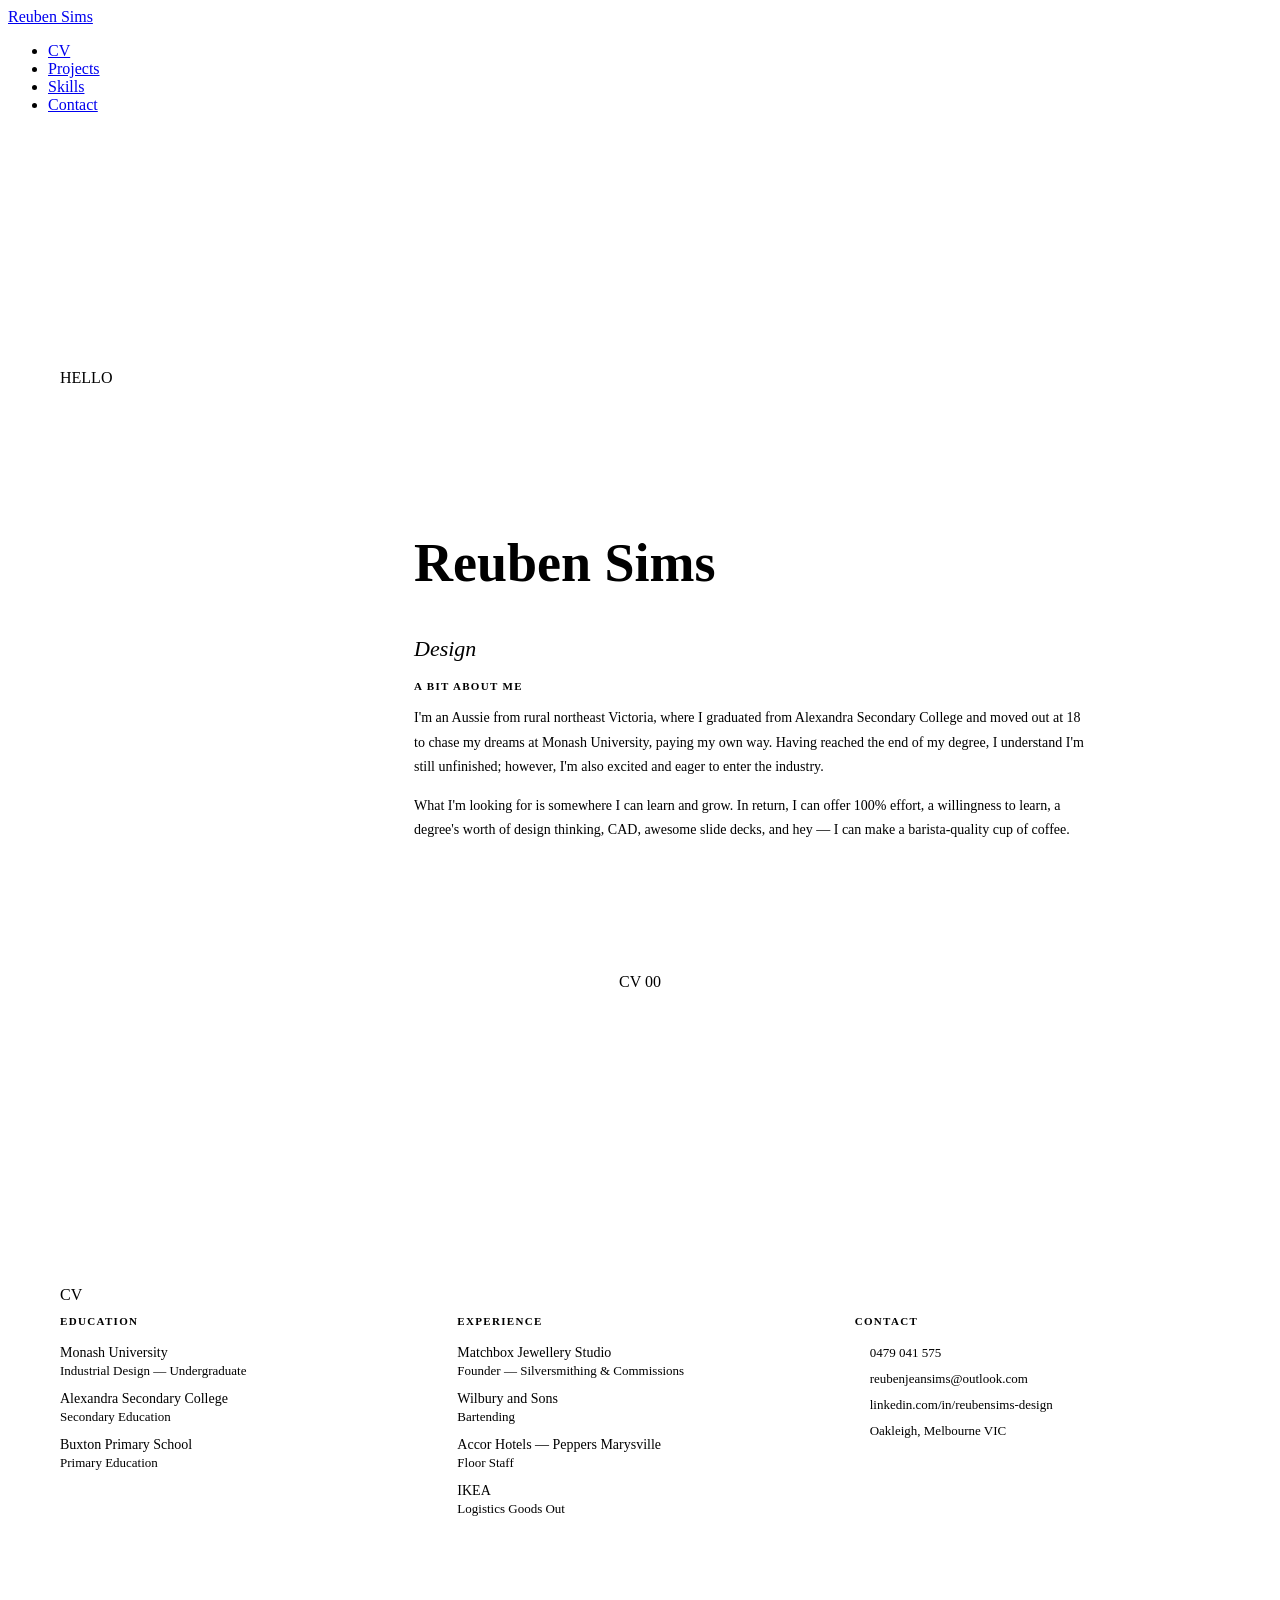
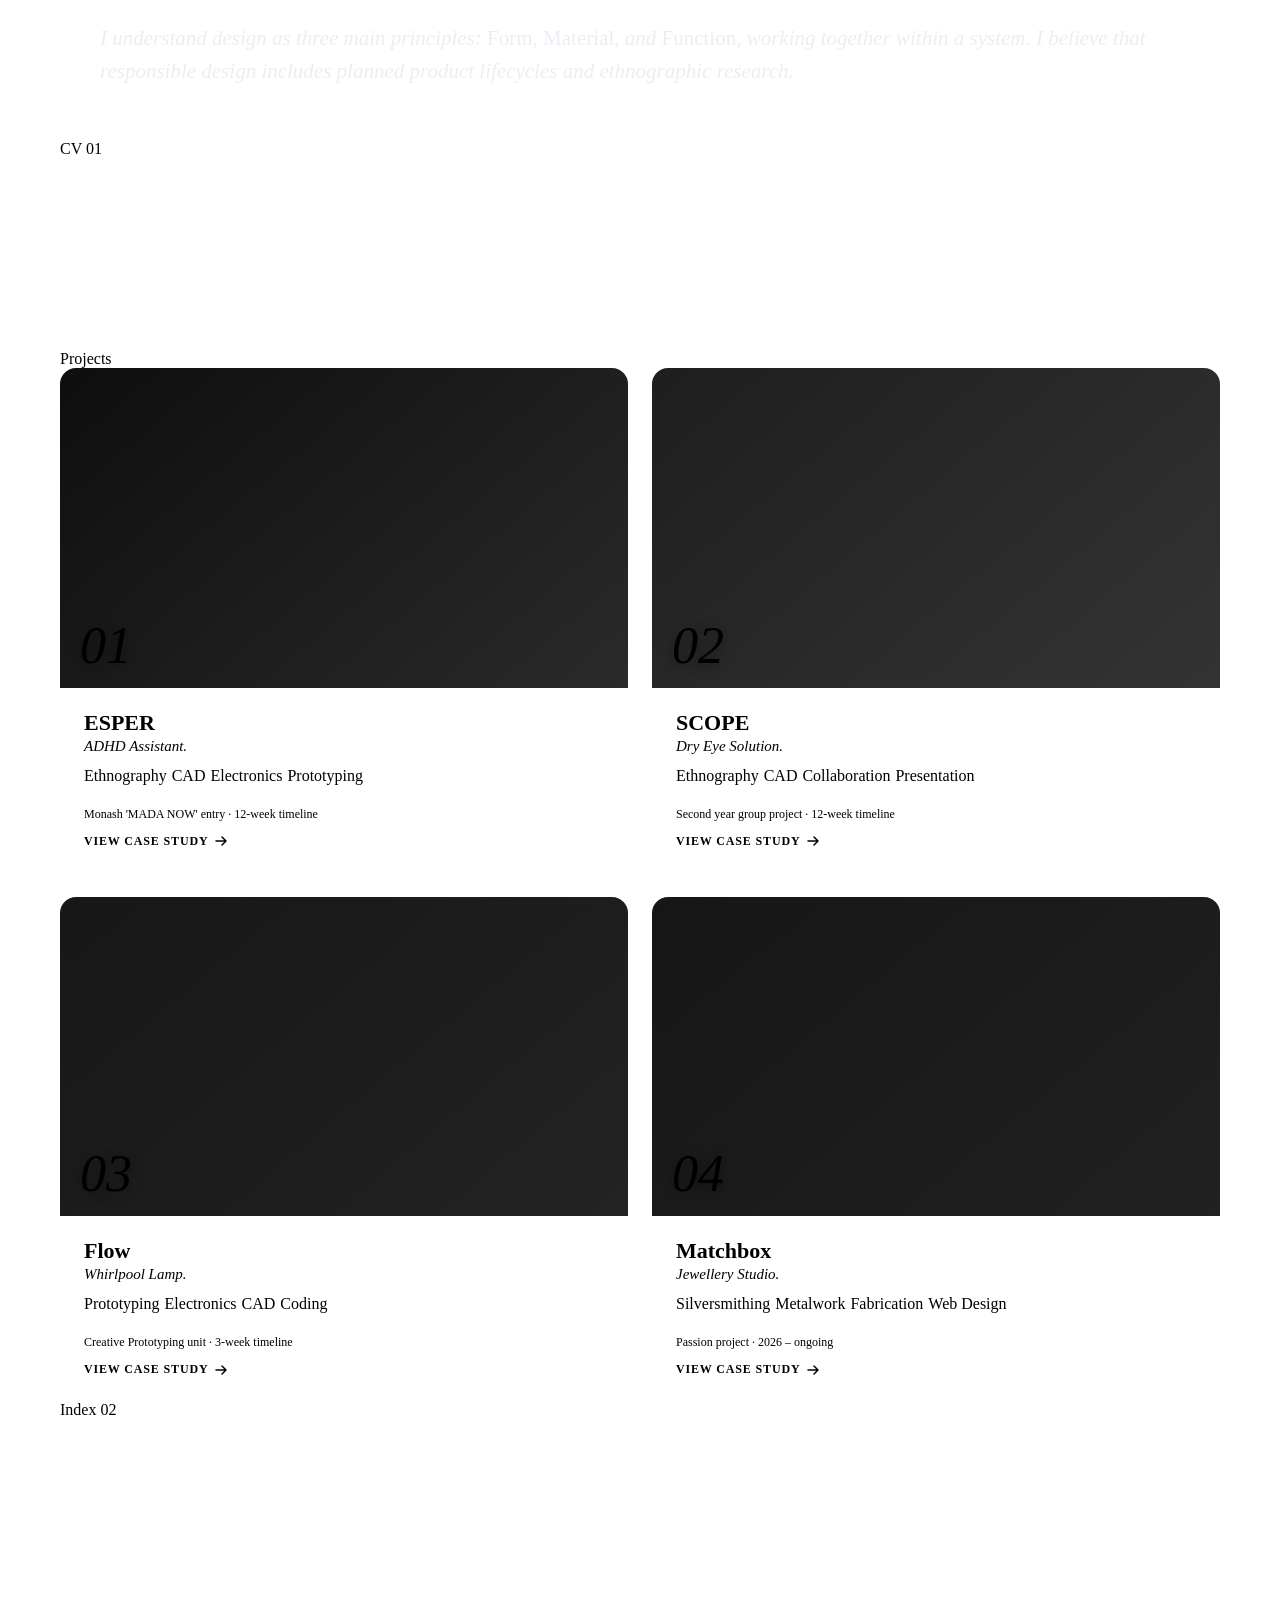
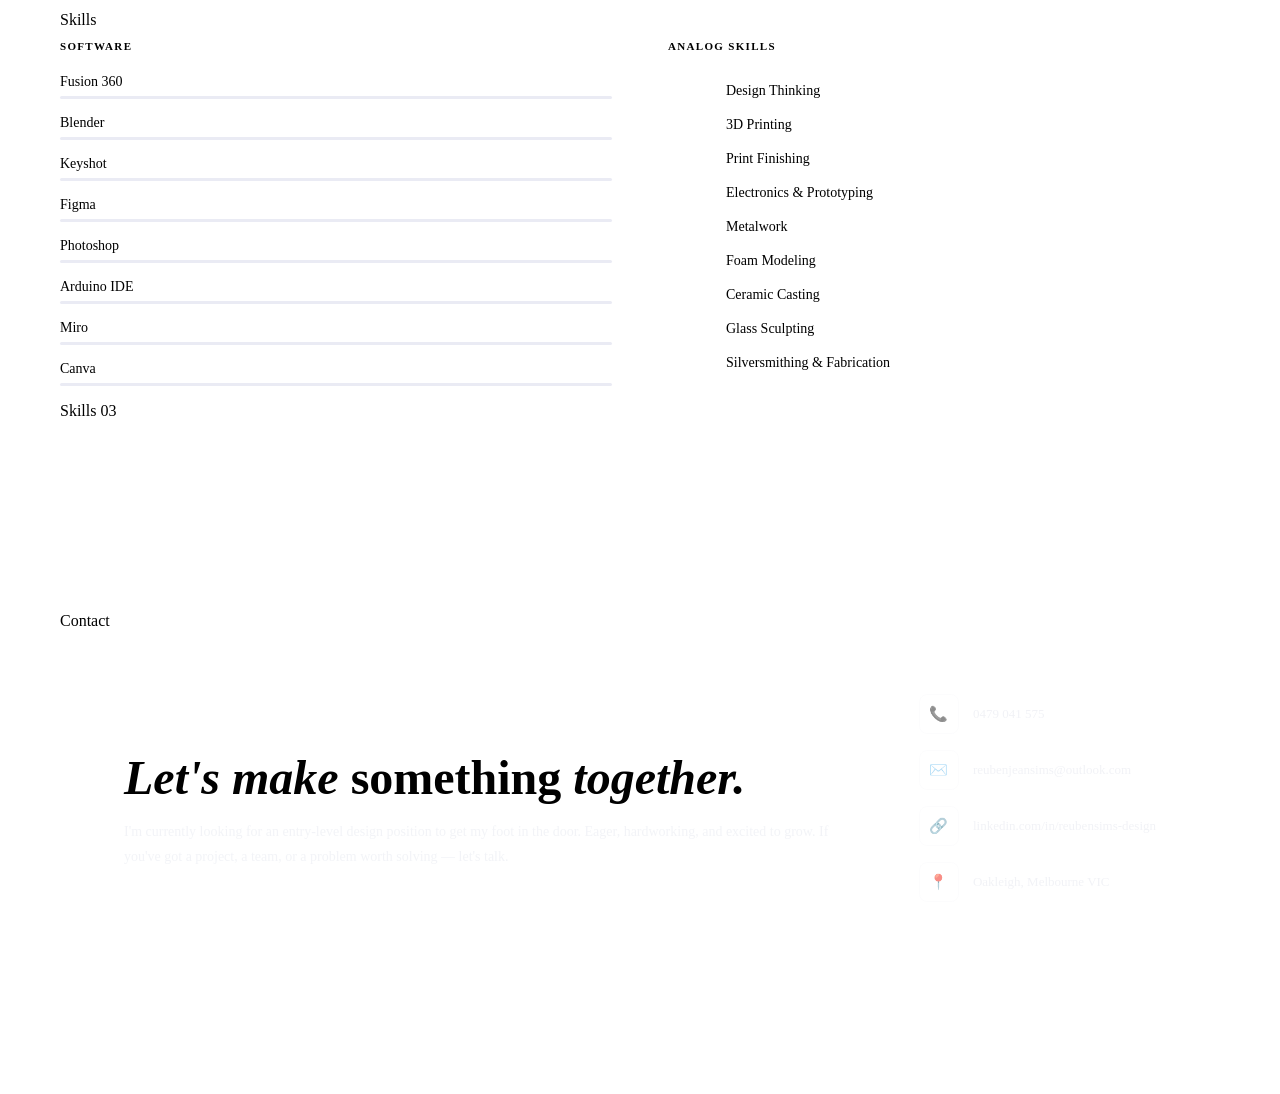
==== index.html @ 13d4a61b "Add files via upload" ====
<!DOCTYPE html>
<html lang="en">
<head>
<meta charset="UTF-8">
<meta name="viewport" content="width=device-width, initial-scale=1.0">
<title>Reuben Sims — Design</title>
<link rel="stylesheet" href="style.css">
<style>
/* ── INDEX-ONLY STYLES ─────────────────── */
section { padding: 96px 52px; max-width: 1280px; margin: 0 auto; }

/* HERO */
#hero {
  min-height: 100vh;
  display: flex; flex-direction: column; justify-content: center;
  padding-top: 100px; padding-bottom: 60px;
  max-width: none; margin: 0;
  padding-left: 52px; padding-right: 52px;
}
.hero-card {
  display: flex; align-items: center; gap: 48px;
  background: var(--card); border: 1px solid var(--border);
  border-radius: 18px; padding: 44px 48px;
  max-width: 900px; margin: 60px auto 0;
  animation: fadeUp 0.8s ease 0.25s both;
}
.hero-photo-wrap {
  width: 176px; height: 216px; flex-shrink: 0;
  border-radius: 12px; overflow: hidden;
  background: linear-gradient(145deg, var(--orange) 0%, #b83800 100%);
  display: flex; align-items: center; justify-content: center;
}
.hero-photo-wrap img { width: 100%; height: 100%; object-fit: cover; }
.hero-photo-placeholder {
  width: 64px; height: 64px; opacity: 0.25;
}
.hero-h1 {
  font-family: 'DM Serif Display', serif;
  font-size: 54px; line-height: 1.02; color: var(--dark);
}
.hero-sub {
  font-family: 'DM Serif Display', serif;
  font-style: italic; font-size: 22px; color: var(--mid);
  margin: 4px 0 18px;
}
.hero-label {
  font-size: 11px; font-weight: 700; letter-spacing: 0.12em;
  text-transform: uppercase; color: var(--orange); margin-bottom: 8px;
}
.hero-p { font-size: 14px; color: var(--mid); line-height: 1.75; }

/* CV */
.cv-grid {
  display: grid; grid-template-columns: 1fr 1fr 1fr; gap: 32px;
}
.cv-block-head {
  font-size: 11px; font-weight: 700; letter-spacing: 0.12em;
  text-transform: uppercase; color: var(--orange); margin-bottom: 18px;
}
.cv-item { margin-bottom: 12px; }
.cv-item strong { font-size: 14px; color: var(--dark); font-weight: 500; display: block; }
.cv-item span { font-size: 13px; color: var(--mid); }
.cv-contact-link {
  display: flex; align-items: center; gap: 10px;
  font-size: 13px; color: var(--mid);
  text-decoration: none; margin-bottom: 10px;
  transition: color 0.2s;
}
.cv-contact-link:hover { color: var(--orange); }
.cv-dot { width: 5px; height: 5px; border-radius: 50%; background: var(--orange); flex-shrink: 0; }
.cv-philosophy {
  grid-column: 1 / -1; margin-top: 8px;
  background: var(--dark); border-radius: 14px;
  padding: 32px 40px;
}
.cv-philosophy p {
  font-family: 'DM Serif Display', serif;
  font-style: italic; font-size: 21px;
  color: rgba(232,233,240,0.82); line-height: 1.55;
}
.cv-philosophy p em { color: var(--orange); font-style: normal; }

/* PROJECTS INDEX GRID */
.proj-grid {
  display: grid; grid-template-columns: repeat(2, 1fr); gap: 24px;
}
.proj-card {
  background: var(--card); border: 1px solid var(--border);
  border-radius: 16px; overflow: hidden;
  text-decoration: none; color: inherit;
  display: block; transition: transform 0.28s ease, box-shadow 0.28s ease;
}
.proj-card:hover { transform: translateY(-6px); box-shadow: 0 18px 52px rgba(40,40,80,0.11); }
.proj-card-thumb {
  position: relative; width: 100%; aspect-ratio: 16/9;
  overflow: hidden; display: flex; align-items: center; justify-content: center;
}
.proj-card-thumb-bg {
  position: absolute; inset: 0;
  filter: grayscale(100%); transition: filter 0.4s ease;
  background-size: cover; background-position: center;
}
.proj-card:hover .proj-card-thumb-bg { filter: grayscale(0%); }
.thumb-esper   { background: linear-gradient(140deg,#0e0e0e,#2a2a2a); }
.thumb-scope   { background: linear-gradient(140deg,#181f28,#2a3540); }
.thumb-flow    { background: linear-gradient(140deg,#1a1520,#282030); }
.thumb-matchbox{ background: linear-gradient(140deg,#1c1510,#2a2010); }
.proj-num {
  position: absolute; bottom: 16px; left: 20px;
  font-family: 'DM Serif Display', serif;
  font-style: italic; font-size: 52px; color: var(--orange);
  line-height: 1; text-shadow: 0 2px 12px rgba(0,0,0,0.4);
  pointer-events: none;
}
.proj-card-body { padding: 22px 24px 24px; }
.proj-card-name { font-size: 22px; font-weight: 700; color: var(--dark); }
.proj-card-tagline {
  font-family: 'DM Serif Display', serif;
  font-style: italic; font-size: 15px; color: var(--mid);
  margin: 2px 0 12px;
}
.proj-card-tags { display: flex; flex-wrap: wrap; gap: 5px; margin-bottom: 12px; }
.proj-card-meta { font-size: 12px; color: var(--muted); padding-top: 10px; border-top: 1px solid var(--border); }
.proj-arrow {
  display: inline-flex; align-items: center; gap: 6px;
  font-size: 12px; font-weight: 600; letter-spacing: 0.07em;
  text-transform: uppercase; color: var(--orange);
  margin-top: 12px;
}
.proj-arrow svg { transition: transform 0.2s; }
.proj-card:hover .proj-arrow svg { transform: translateX(4px); }

/* SKILLS */
.skills-wrap { display: grid; grid-template-columns: 1fr 1fr; gap: 56px; }
.skill-group-head {
  font-size: 11px; font-weight: 700; letter-spacing: 0.12em;
  text-transform: uppercase; color: var(--orange); margin-bottom: 22px;
}
.skill-row { margin-bottom: 16px; }
.skill-row-label { font-size: 14px; font-weight: 500; color: var(--dark); margin-bottom: 6px; }
.skill-track { height: 3px; background: rgba(80,90,160,0.12); border-radius: 2px; overflow: hidden; }
.skill-fill { height: 100%; background: var(--orange); border-radius: 2px; width: 0; transition: width 1.1s cubic-bezier(.4,0,.2,1); }
.analog-list { list-style: none; }
.analog-list li {
  font-size: 14px; color: var(--dark);
  padding: 9px 0; border-bottom: 1px solid var(--border);
  display: flex; align-items: center; gap: 12px;
}
.analog-list li::before {
  content: ''; width: 6px; height: 6px; border-radius: 50%;
  background: var(--orange); flex-shrink: 0;
}

/* CONTACT */
.contact-card {
  background: var(--dark); border-radius: 20px;
  padding: 64px; display: flex; gap: 72px; align-items: center;
}
.contact-card h2 {
  font-family: 'DM Serif Display', serif; font-style: italic;
  font-size: 48px; color: var(--bg); line-height: 1.1; margin-bottom: 14px;
}
.contact-card h2 em { color: var(--orange); font-style: normal; }
.contact-card p { font-size: 14px; color: rgba(232,233,240,0.55); line-height: 1.8; }
.contact-links { flex-shrink: 0; display: flex; flex-direction: column; gap: 16px; }
.contact-link {
  display: flex; align-items: center; gap: 14px;
  font-size: 13px; color: rgba(232,233,240,0.6);
  text-decoration: none; transition: color 0.2s;
}
.contact-link:hover { color: var(--orange); }
.contact-link-icon {
  width: 38px; height: 38px; border-radius: 8px;
  border: 1px solid rgba(232,233,240,0.14);
  display: flex; align-items: center; justify-content: center;
  font-size: 15px; flex-shrink: 0;
}

@media (max-width: 900px) {
  section { padding: 72px 24px; }
  #hero { padding: 90px 24px 60px; }
  .hero-card { flex-direction: column; padding: 32px 28px; }
  .cv-grid { grid-template-columns: 1fr; }
  .proj-grid { grid-template-columns: 1fr; }
  .skills-wrap { grid-template-columns: 1fr; gap: 40px; }
  .contact-card { flex-direction: column; padding: 40px 32px; gap: 36px; }
}
</style>
</head>
<body>

<nav>
  <a class="nav-logo" href="index.html">Reuben Sims</a>
  <ul class="nav-links">
    <li><a href="#cv">CV</a></li>
    <li><a href="#projects">Projects</a></li>
    <li><a href="#skills">Skills</a></li>
    <li><a href="#contact">Contact</a></li>
  </ul>
</nav>

<!-- ── HERO ─────────────────────────────── -->
<section id="hero">
  <div class="sec-rule">
    <span class="sec-rule-label">HELLO</span>
    <div class="sec-rule-line"></div>
  </div>

  <div class="hero-card">
    <!-- Replace the div below with <img src="your-photo.jpg"> when ready -->
    <div class="hero-photo-wrap">
      <svg class="hero-photo-placeholder" viewBox="0 0 64 64" fill="none" xmlns="http://www.w3.org/2000/svg">
        <circle cx="32" cy="22" r="13" fill="white"/>
        <ellipse cx="32" cy="54" rx="22" ry="14" fill="white"/>
      </svg>
    </div>
    <div>
      <h1 class="hero-h1">Reuben Sims</h1>
      <p class="hero-sub">Design</p>
      <p class="hero-label">A bit about me</p>
      <p class="hero-p">I'm an Aussie from rural northeast Victoria, where I graduated from Alexandra Secondary College and moved out at 18 to chase my dreams at Monash University, paying my own way. Having reached the end of my degree, I understand I'm still unfinished; however, I'm also excited and eager to enter the industry.</p>
      <p class="hero-p" style="margin-top:10px;">What I'm looking for is somewhere I can learn and grow. In return, I can offer 100% effort, a willingness to learn, a degree's worth of design thinking, CAD, awesome slide decks, and hey — I can make a barista-quality cup of coffee.</p>
    </div>
  </div>

  <div class="sec-foot" style="max-width:1280px;margin:72px auto 0;">
    <div class="sec-foot-bar"></div>
    <span class="sec-foot-label">CV</span>
    <span class="sec-foot-num">00</span>
  </div>
</section>

<!-- ── CV ───────────────────────────────── -->
<section id="cv">
  <div class="sec-rule reveal">
    <span class="sec-rule-label">CV</span>
    <div class="sec-rule-line"></div>
  </div>

  <div class="cv-grid">
    <div class="reveal reveal-d1">
      <p class="cv-block-head">Education</p>
      <div class="cv-item"><strong>Monash University</strong><span>Industrial Design — Undergraduate</span></div>
      <div class="cv-item"><strong>Alexandra Secondary College</strong><span>Secondary Education</span></div>
      <div class="cv-item"><strong>Buxton Primary School</strong><span>Primary Education</span></div>
    </div>

    <div class="reveal reveal-d2">
      <p class="cv-block-head">Experience</p>
      <div class="cv-item"><strong>Matchbox Jewellery Studio</strong><span>Founder — Silversmithing &amp; Commissions</span></div>
      <div class="cv-item"><strong>Wilbury and Sons</strong><span>Bartending</span></div>
      <div class="cv-item"><strong>Accor Hotels — Peppers Marysville</strong><span>Floor Staff</span></div>
      <div class="cv-item"><strong>IKEA</strong><span>Logistics Goods Out</span></div>
    </div>

    <div class="reveal reveal-d3">
      <p class="cv-block-head">Contact</p>
      <a class="cv-contact-link" href="tel:0479041575"><span class="cv-dot"></span>0479 041 575</a>
      <a class="cv-contact-link" href="mailto:reubenjeansims@outlook.com"><span class="cv-dot"></span>reubenjeansims@outlook.com</a>
      <a class="cv-contact-link" href="https://linkedin.com/in/reubensims-design" target="_blank"><span class="cv-dot"></span>linkedin.com/in/reubensims-design</a>
      <a class="cv-contact-link" href="#"><span class="cv-dot"></span>Oakleigh, Melbourne VIC</a>
    </div>

    <div class="cv-philosophy reveal reveal-d1">
      <p>I understand design as three main principles: <em>Form, Material,</em> and <em>Function,</em> working together within a system. I believe that responsible design includes planned product lifecycles and ethnographic research.</p>
    </div>
  </div>

  <div class="sec-foot reveal">
    <div class="sec-foot-bar"></div>
    <span class="sec-foot-label">CV</span>
    <span class="sec-foot-num">01</span>
  </div>
</section>

<!-- ── PROJECTS ──────────────────────────── -->
<section id="projects">
  <div class="sec-rule reveal">
    <span class="sec-rule-label">Projects</span>
    <div class="sec-rule-line"></div>
  </div>

  <div class="proj-grid">
    <a class="proj-card reveal reveal-d1" href="esper.html">
      <div class="proj-card-thumb">
        <div class="proj-card-thumb-bg thumb-esper"></div>
        <!-- Replace with: <img src="images/esper-thumb.jpg" style="..."> -->
        <div class="proj-num">01</div>
      </div>
      <div class="proj-card-body">
        <div class="proj-card-name">ESPER</div>
        <div class="proj-card-tagline">ADHD Assistant.</div>
        <div class="proj-card-tags">
          <span class="tag">Ethnography</span><span class="tag">CAD</span>
          <span class="tag">Electronics</span><span class="tag">Prototyping</span>
        </div>
        <div class="proj-card-meta">Monash 'MADA NOW' entry · 12-week timeline</div>
        <div class="proj-arrow">View case study <svg width="14" height="14" viewBox="0 0 14 14" fill="none"><path d="M2 7h10M8 3l4 4-4 4" stroke="currentColor" stroke-width="1.5" stroke-linecap="round" stroke-linejoin="round"/></svg></div>
      </div>
    </a>

    <a class="proj-card reveal reveal-d2" href="scope.html">
      <div class="proj-card-thumb">
        <div class="proj-card-thumb-bg thumb-scope"></div>
        <div class="proj-num">02</div>
      </div>
      <div class="proj-card-body">
        <div class="proj-card-name">SCOPE</div>
        <div class="proj-card-tagline">Dry Eye Solution.</div>
        <div class="proj-card-tags">
          <span class="tag">Ethnography</span><span class="tag">CAD</span>
          <span class="tag">Collaboration</span><span class="tag">Presentation</span>
        </div>
        <div class="proj-card-meta">Second year group project · 12-week timeline</div>
        <div class="proj-arrow">View case study <svg width="14" height="14" viewBox="0 0 14 14" fill="none"><path d="M2 7h10M8 3l4 4-4 4" stroke="currentColor" stroke-width="1.5" stroke-linecap="round" stroke-linejoin="round"/></svg></div>
      </div>
    </a>

    <a class="proj-card reveal reveal-d3" href="flow.html">
      <div class="proj-card-thumb">
        <div class="proj-card-thumb-bg thumb-flow"></div>
        <div class="proj-num">03</div>
      </div>
      <div class="proj-card-body">
        <div class="proj-card-name">Flow</div>
        <div class="proj-card-tagline">Whirlpool Lamp.</div>
        <div class="proj-card-tags">
          <span class="tag">Prototyping</span><span class="tag">Electronics</span>
          <span class="tag">CAD</span><span class="tag">Coding</span>
        </div>
        <div class="proj-card-meta">Creative Prototyping unit · 3-week timeline</div>
        <div class="proj-arrow">View case study <svg width="14" height="14" viewBox="0 0 14 14" fill="none"><path d="M2 7h10M8 3l4 4-4 4" stroke="currentColor" stroke-width="1.5" stroke-linecap="round" stroke-linejoin="round"/></svg></div>
      </div>
    </a>

    <a class="proj-card reveal reveal-d4" href="matchbox.html">
      <div class="proj-card-thumb">
        <div class="proj-card-thumb-bg thumb-matchbox"></div>
        <div class="proj-num">04</div>
      </div>
      <div class="proj-card-body">
        <div class="proj-card-name">Matchbox</div>
        <div class="proj-card-tagline">Jewellery Studio.</div>
        <div class="proj-card-tags">
          <span class="tag">Silversmithing</span><span class="tag">Metalwork</span>
          <span class="tag">Fabrication</span><span class="tag">Web Design</span>
        </div>
        <div class="proj-card-meta">Passion project · 2026 – ongoing</div>
        <div class="proj-arrow">View case study <svg width="14" height="14" viewBox="0 0 14 14" fill="none"><path d="M2 7h10M8 3l4 4-4 4" stroke="currentColor" stroke-width="1.5" stroke-linecap="round" stroke-linejoin="round"/></svg></div>
      </div>
    </a>
  </div>

  <div class="sec-foot reveal">
    <div class="sec-foot-bar"></div>
    <span class="sec-foot-label">Index</span>
    <span class="sec-foot-num">02</span>
  </div>
</section>

<!-- ── SKILLS ─────────────────────────────── -->
<section id="skills">
  <div class="sec-rule reveal">
    <span class="sec-rule-label">Skills</span>
    <div class="sec-rule-line"></div>
  </div>

  <div class="skills-wrap reveal">
    <div>
      <p class="skill-group-head">Software</p>
      <div class="skill-row"><div class="skill-row-label">Fusion 360</div><div class="skill-track"><div class="skill-fill" data-w="90"></div></div></div>
      <div class="skill-row"><div class="skill-row-label">Blender</div><div class="skill-track"><div class="skill-fill" data-w="80"></div></div></div>
      <div class="skill-row"><div class="skill-row-label">Keyshot</div><div class="skill-track"><div class="skill-fill" data-w="78"></div></div></div>
      <div class="skill-row"><div class="skill-row-label">Figma</div><div class="skill-track"><div class="skill-fill" data-w="70"></div></div></div>
      <div class="skill-row"><div class="skill-row-label">Photoshop</div><div class="skill-track"><div class="skill-fill" data-w="65"></div></div></div>
      <div class="skill-row"><div class="skill-row-label">Arduino IDE</div><div class="skill-track"><div class="skill-fill" data-w="62"></div></div></div>
      <div class="skill-row"><div class="skill-row-label">Miro</div><div class="skill-track"><div class="skill-fill" data-w="82"></div></div></div>
      <div class="skill-row"><div class="skill-row-label">Canva</div><div class="skill-track"><div class="skill-fill" data-w="88"></div></div></div>
    </div>
    <div>
      <p class="skill-group-head">Analog Skills</p>
      <ul class="analog-list">
        <li>Design Thinking</li>
        <li>3D Printing</li>
        <li>Print Finishing</li>
        <li>Electronics &amp; Prototyping</li>
        <li>Metalwork</li>
        <li>Foam Modeling</li>
        <li>Ceramic Casting</li>
        <li>Glass Sculpting</li>
        <li>Silversmithing &amp; Fabrication</li>
      </ul>
    </div>
  </div>

  <div class="sec-foot reveal">
    <div class="sec-foot-bar"></div>
    <span class="sec-foot-label">Skills</span>
    <span class="sec-foot-num">03</span>
  </div>
</section>

<!-- ── CONTACT ───────────────────────────── -->
<section id="contact" style="padding-bottom: 120px;">
  <div class="sec-rule reveal">
    <span class="sec-rule-label">Contact</span>
    <div class="sec-rule-line"></div>
  </div>
  <div class="contact-card reveal">
    <div style="flex:1;">
      <h2>Let's make <em>something</em> together.</h2>
      <p>I'm currently looking for an entry-level design position to get my foot in the door. Eager, hardworking, and excited to grow. If you've got a project, a team, or a problem worth solving — let's talk.</p>
    </div>
    <div class="contact-links">
      <a class="contact-link" href="tel:0479041575"><div class="contact-link-icon">📞</div>0479 041 575</a>
      <a class="contact-link" href="mailto:reubenjeansims@outlook.com"><div class="contact-link-icon">✉️</div>reubenjeansims@outlook.com</a>
      <a class="contact-link" href="https://linkedin.com/in/reubensims-design" target="_blank"><div class="contact-link-icon">🔗</div>linkedin.com/in/reubensims-design</a>
      <a class="contact-link" href="#"><div class="contact-link-icon">📍</div>Oakleigh, Melbourne VIC</a>
    </div>
  </div>
</section>

<script>
const io = new IntersectionObserver(entries => {
  entries.forEach(e => {
    if (!e.isIntersecting) return;
    e.target.classList.add('in');
    e.target.querySelectorAll('.skill-fill').forEach(b => {
      b.style.width = b.dataset.w + '%';
    });
  });
}, { threshold: 0.1 });
document.querySelectorAll('.reveal').forEach(el => io.observe(el));
</script>
</body>
</html>
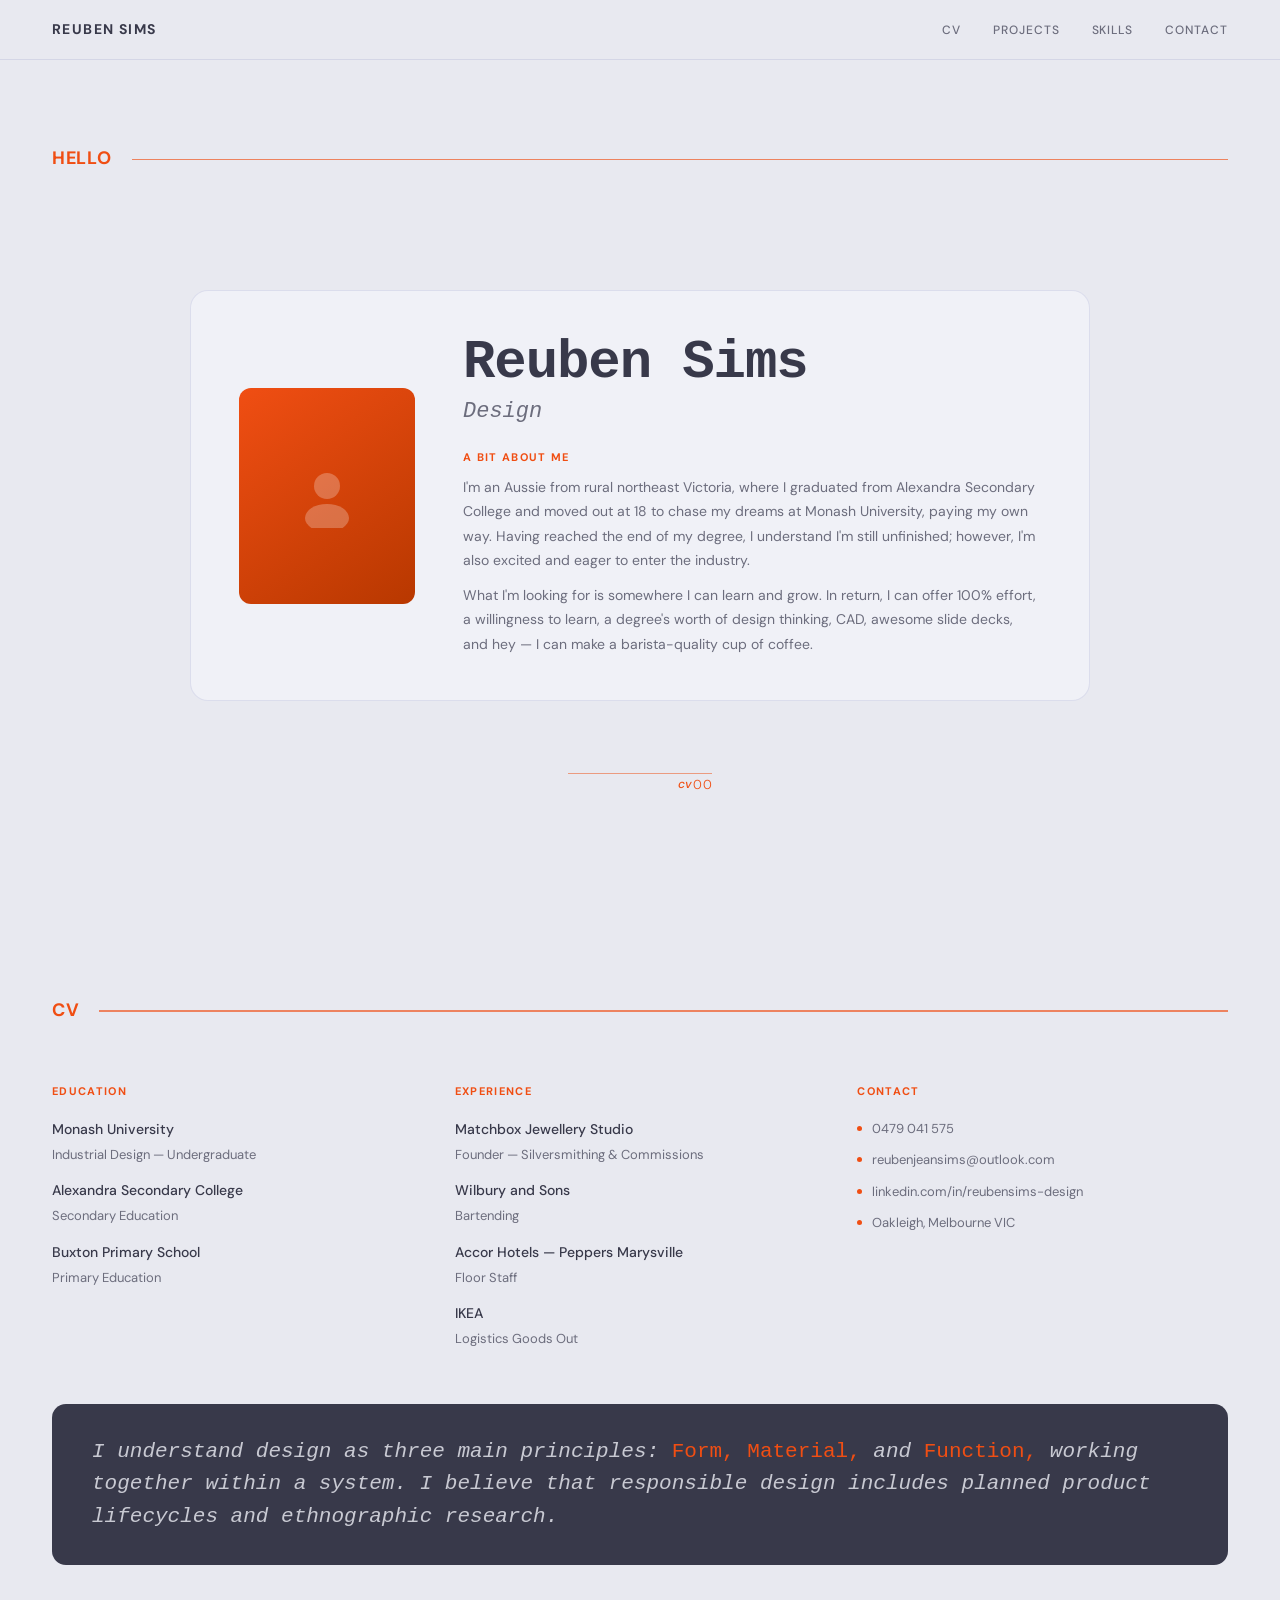
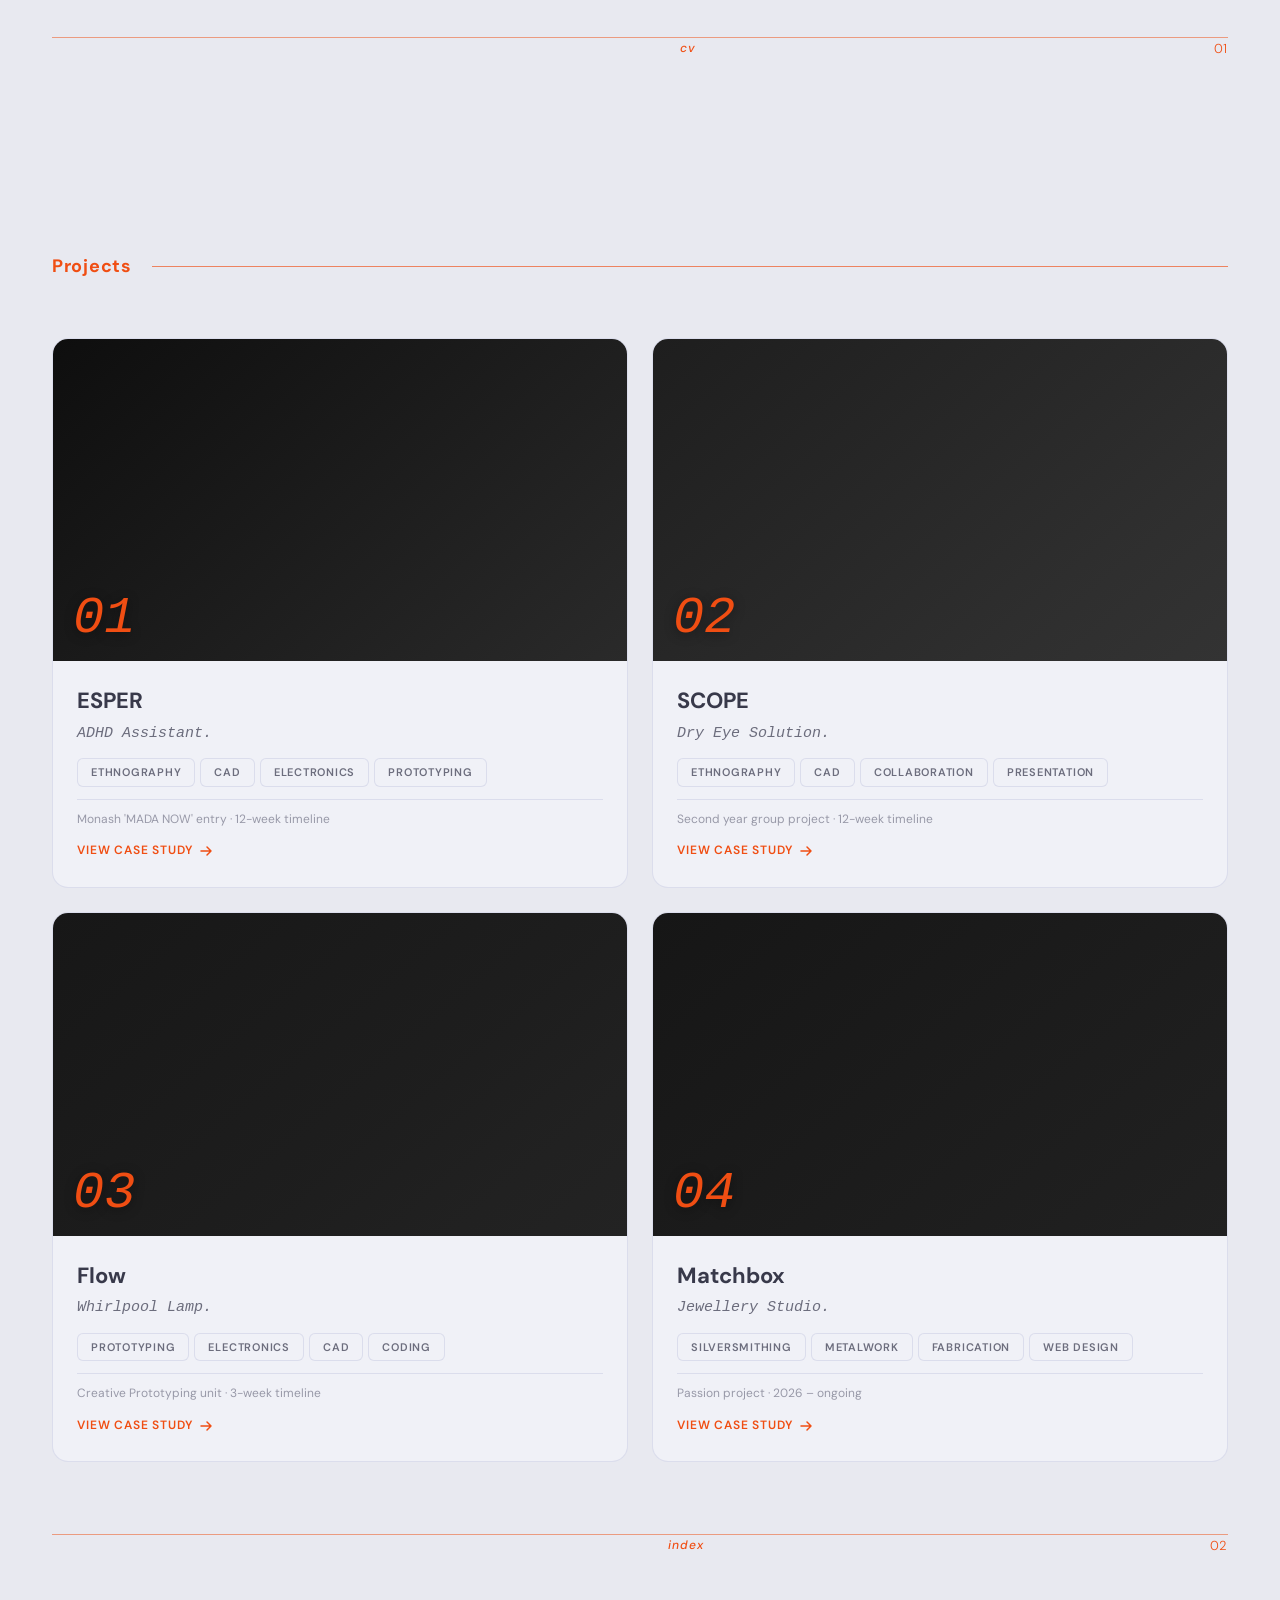
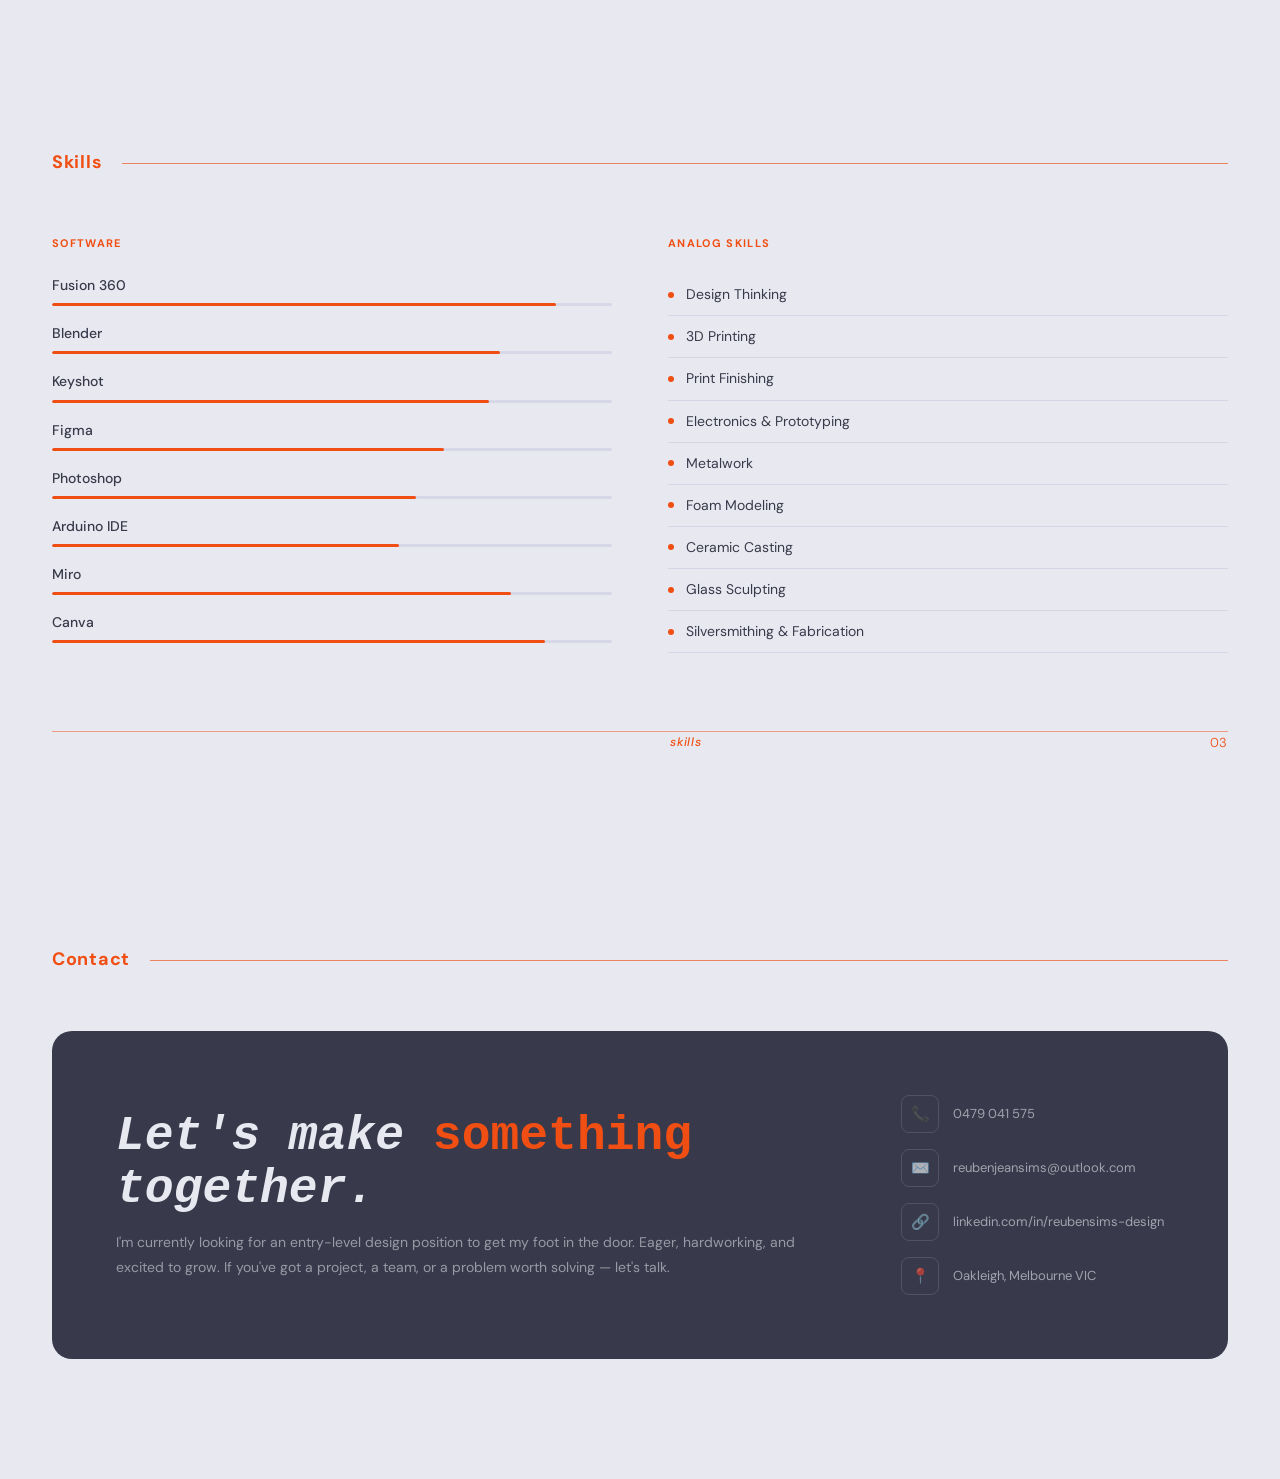
==== commit c0a0c19c: "Update index.html" ====
--- a/index.html
+++ b/index.html
@@ -35,11 +35,11 @@
   width: 64px; height: 64px; opacity: 0.25;
 }
 .hero-h1 {
-  font-family: 'DM Serif Display', serif;
-  font-size: 54px; line-height: 1.02; color: var(--dark);
+  font-family: 'Space Mono', monospace;
+  font-size: 54px; line-height: 1.02; color: var(--dark); letter-spacing: -0.02em;
 }
 .hero-sub {
-  font-family: 'DM Serif Display', serif;
+  font-family: 'Space Mono', monospace;
   font-style: italic; font-size: 22px; color: var(--mid);
   margin: 4px 0 18px;
 }
@@ -74,7 +74,7 @@
   padding: 32px 40px;
 }
 .cv-philosophy p {
-  font-family: 'DM Serif Display', serif;
+  font-family: 'Space Mono', monospace;
   font-style: italic; font-size: 21px;
   color: rgba(232,233,240,0.82); line-height: 1.55;
 }
@@ -107,7 +107,7 @@
 .thumb-matchbox{ background: linear-gradient(140deg,#1c1510,#2a2010); }
 .proj-num {
   position: absolute; bottom: 16px; left: 20px;
-  font-family: 'DM Serif Display', serif;
+  font-family: 'Space Mono', monospace;
   font-style: italic; font-size: 52px; color: var(--orange);
   line-height: 1; text-shadow: 0 2px 12px rgba(0,0,0,0.4);
   pointer-events: none;
@@ -115,7 +115,7 @@
 .proj-card-body { padding: 22px 24px 24px; }
 .proj-card-name { font-size: 22px; font-weight: 700; color: var(--dark); }
 .proj-card-tagline {
-  font-family: 'DM Serif Display', serif;
+  font-family: 'Space Mono', monospace;
   font-style: italic; font-size: 15px; color: var(--mid);
   margin: 2px 0 12px;
 }
@@ -157,7 +157,7 @@
   padding: 64px; display: flex; gap: 72px; align-items: center;
 }
 .contact-card h2 {
-  font-family: 'DM Serif Display', serif; font-style: italic;
+  font-family: 'Space Mono', monospace; font-style: italic;
   font-size: 48px; color: var(--bg); line-height: 1.1; margin-bottom: 14px;
 }
 .contact-card h2 em { color: var(--orange); font-style: normal; }
--- a/style.css
+++ b/style.css
@@ -0,0 +1,115 @@
+@import url('https://fonts.googleapis.com/css2?family=DM+Serif+Display:ital@0;1&family=DM+Sans:ital,wght@0,300;0,400;0,500;0,700;1,300&display=swap');
+
+:root {
+  --bg: #e8e9f0;
+  --card: #f0f1f7;
+  --orange: #f04e13;
+  --dark: #38394a;
+  --mid: #6c6d7d;
+  --muted: #9899a8;
+  --border: rgba(80,90,160,0.13);
+  --border-strong: rgba(80,90,160,0.22);
+}
+
+*, *::before, *::after { margin: 0; padding: 0; box-sizing: border-box; }
+html { scroll-behavior: smooth; }
+
+body {
+  background: var(--bg);
+  color: var(--dark);
+  font-family: 'DM Sans', sans-serif;
+  font-size: 16px;
+  line-height: 1.65;
+  overflow-x: hidden;
+}
+
+/* ── NAV ─────────────────────────────────── */
+nav {
+  position: fixed; top: 0; left: 0; right: 0; z-index: 200;
+  display: flex; align-items: center; justify-content: space-between;
+  padding: 0 52px;
+  height: 60px;
+  background: var(--bg);
+  border-bottom: 1px solid var(--border);
+}
+.nav-logo {
+  font-weight: 700; font-size: 14px;
+  letter-spacing: 0.1em; text-transform: uppercase;
+  color: var(--dark); text-decoration: none;
+}
+.nav-links { display: flex; gap: 32px; list-style: none; }
+.nav-links a {
+  font-size: 12px; font-weight: 500;
+  letter-spacing: 0.08em; text-transform: uppercase;
+  color: var(--mid); text-decoration: none;
+  transition: color 0.2s;
+}
+.nav-links a:hover, .nav-links a.active { color: var(--orange); }
+
+/* ── SECTION RULE (PDF header style) ────── */
+.sec-rule {
+  display: flex; align-items: center; gap: 20px;
+  margin-bottom: 56px;
+}
+.sec-rule-label {
+  font-weight: 700; font-size: 18px;
+  letter-spacing: 0.04em; color: var(--orange);
+  white-space: nowrap; font-family: 'DM Sans', sans-serif;
+}
+.sec-rule-line { flex: 1; height: 1.5px; background: var(--orange); opacity: 0.65; }
+
+/* ── SECTION FOOTER (PDF page number) ───── */
+.sec-foot {
+  display: flex; align-items: center; justify-content: space-between;
+  margin-top: 72px;
+  padding-top: 0;
+  border-top: 1.5px solid rgba(240,78,19,0.5);
+}
+.sec-foot-bar { width: 110px; height: 0; }
+.sec-foot-label {
+  font-size: 12px; font-weight: 500; letter-spacing: 0.08em;
+  color: var(--orange); text-transform: lowercase; font-style: italic;
+}
+.sec-foot-num {
+  font-size: 13px; font-weight: 300; color: var(--orange); letter-spacing: 0.04em;
+}
+
+/* ── ANIMATIONS ──────────────────────────── */
+@keyframes fadeUp {
+  from { opacity: 0; transform: translateY(28px); }
+  to   { opacity: 1; transform: translateY(0); }
+}
+.reveal {
+  opacity: 0; transform: translateY(22px);
+  transition: opacity 0.65s ease, transform 0.65s ease;
+}
+.reveal.in { opacity: 1; transform: none; }
+.reveal-d1 { transition-delay: 0.1s; }
+.reveal-d2 { transition-delay: 0.2s; }
+.reveal-d3 { transition-delay: 0.3s; }
+.reveal-d4 { transition-delay: 0.4s; }
+
+/* ── PILL TAGS ───────────────────────────── */
+.tag {
+  display: inline-block;
+  background: var(--card); border: 1px solid var(--border);
+  border-radius: 6px; padding: 4px 13px;
+  font-size: 11px; font-weight: 600;
+  letter-spacing: 0.07em; text-transform: uppercase;
+  color: var(--mid);
+}
+
+/* ── LARGE ITALIC DISPLAY ────────────────── */
+.display {
+  font-family: 'DM Serif Display', serif;
+  font-style: italic;
+}
+
+/* ── MEDIA ───────────────────────────────── */
+@media (max-width: 860px) {
+  nav { padding: 0 24px; }
+  .nav-links { gap: 20px; }
+}
+@media (max-width: 600px) {
+  .nav-links { display: none; }
+}
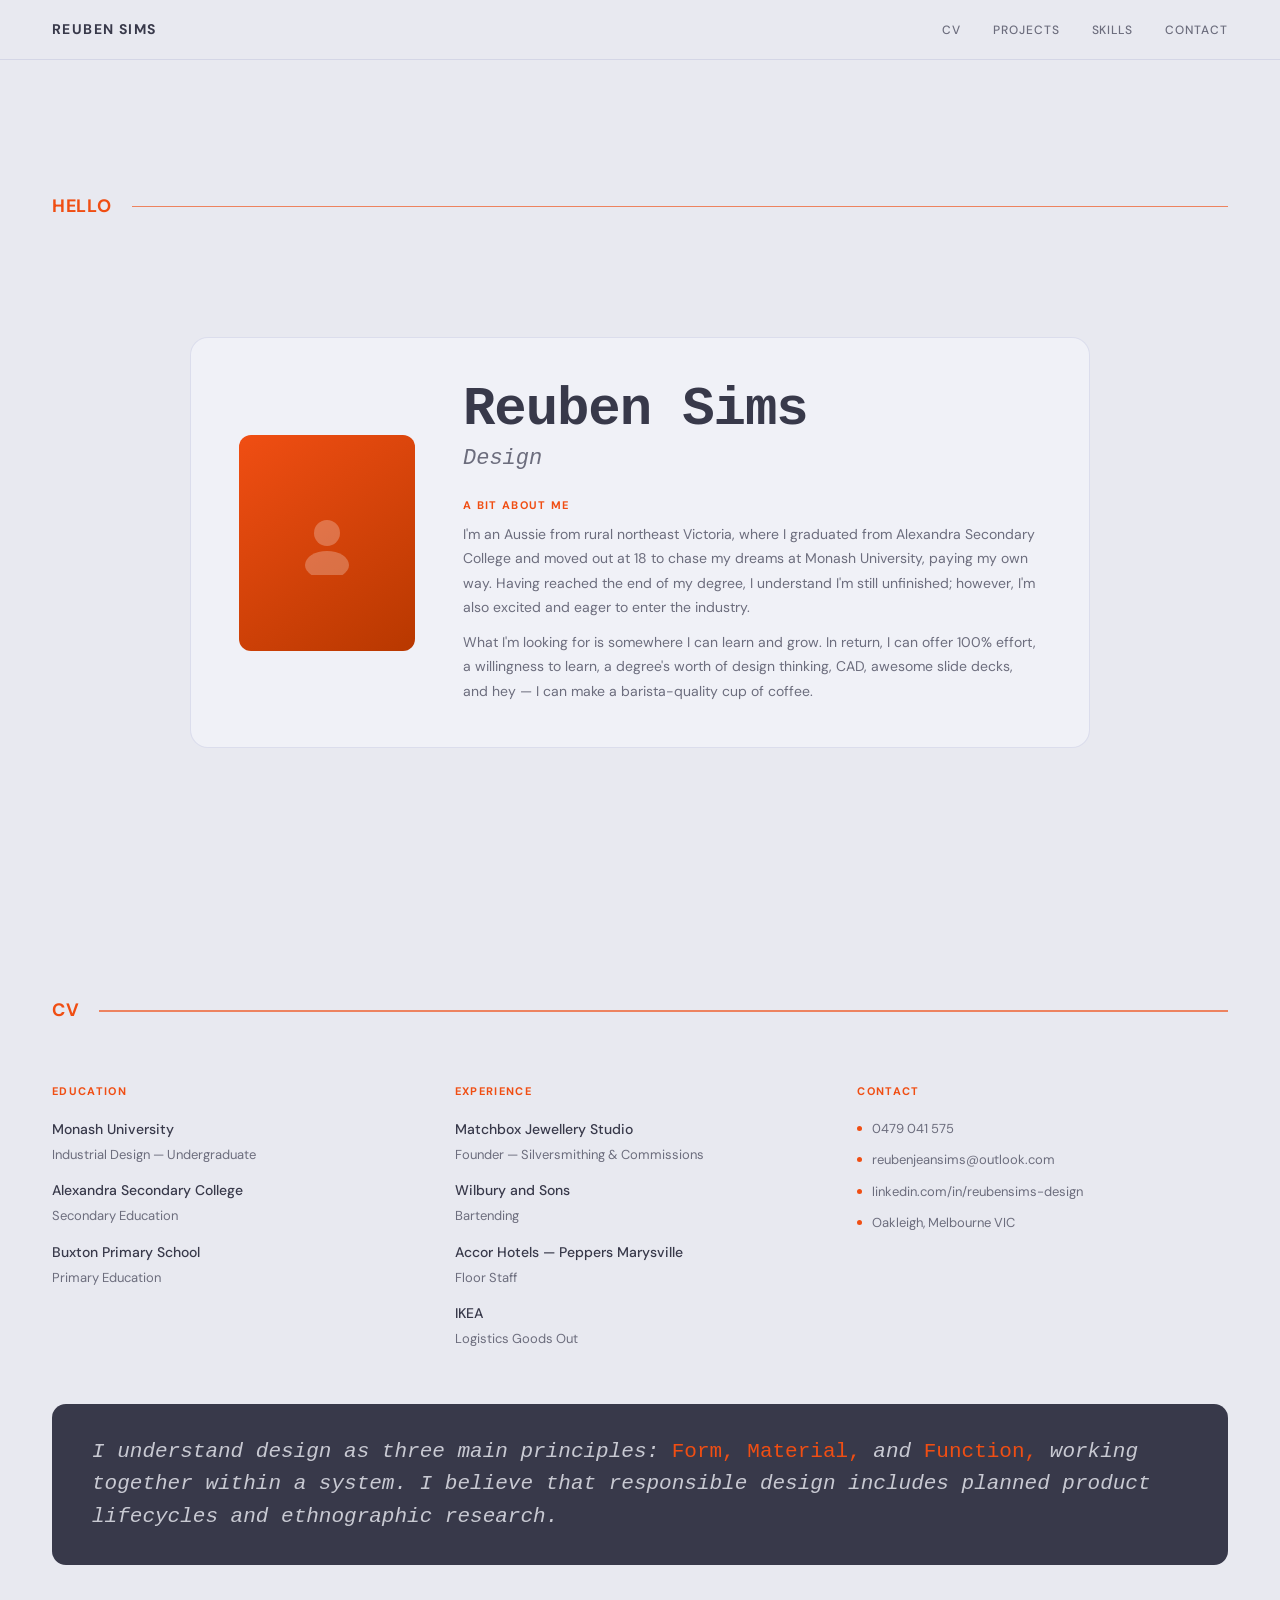
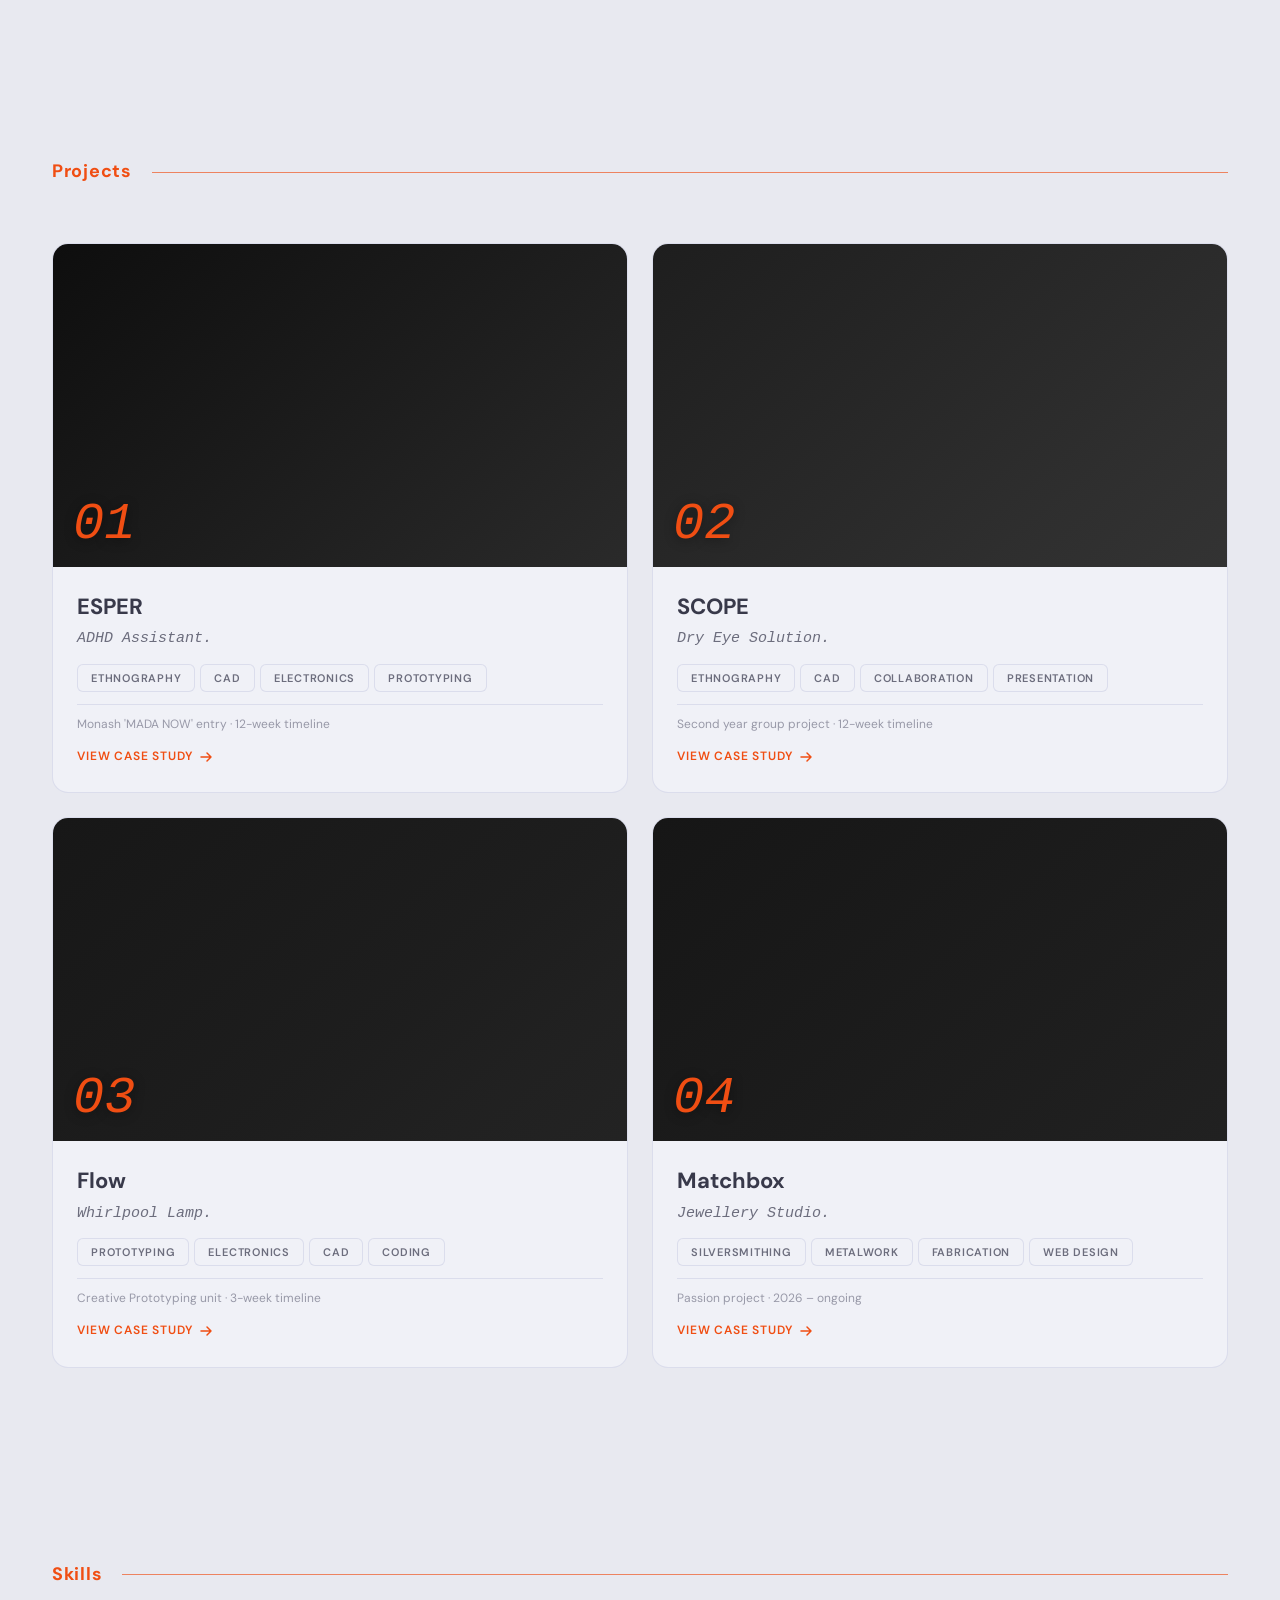
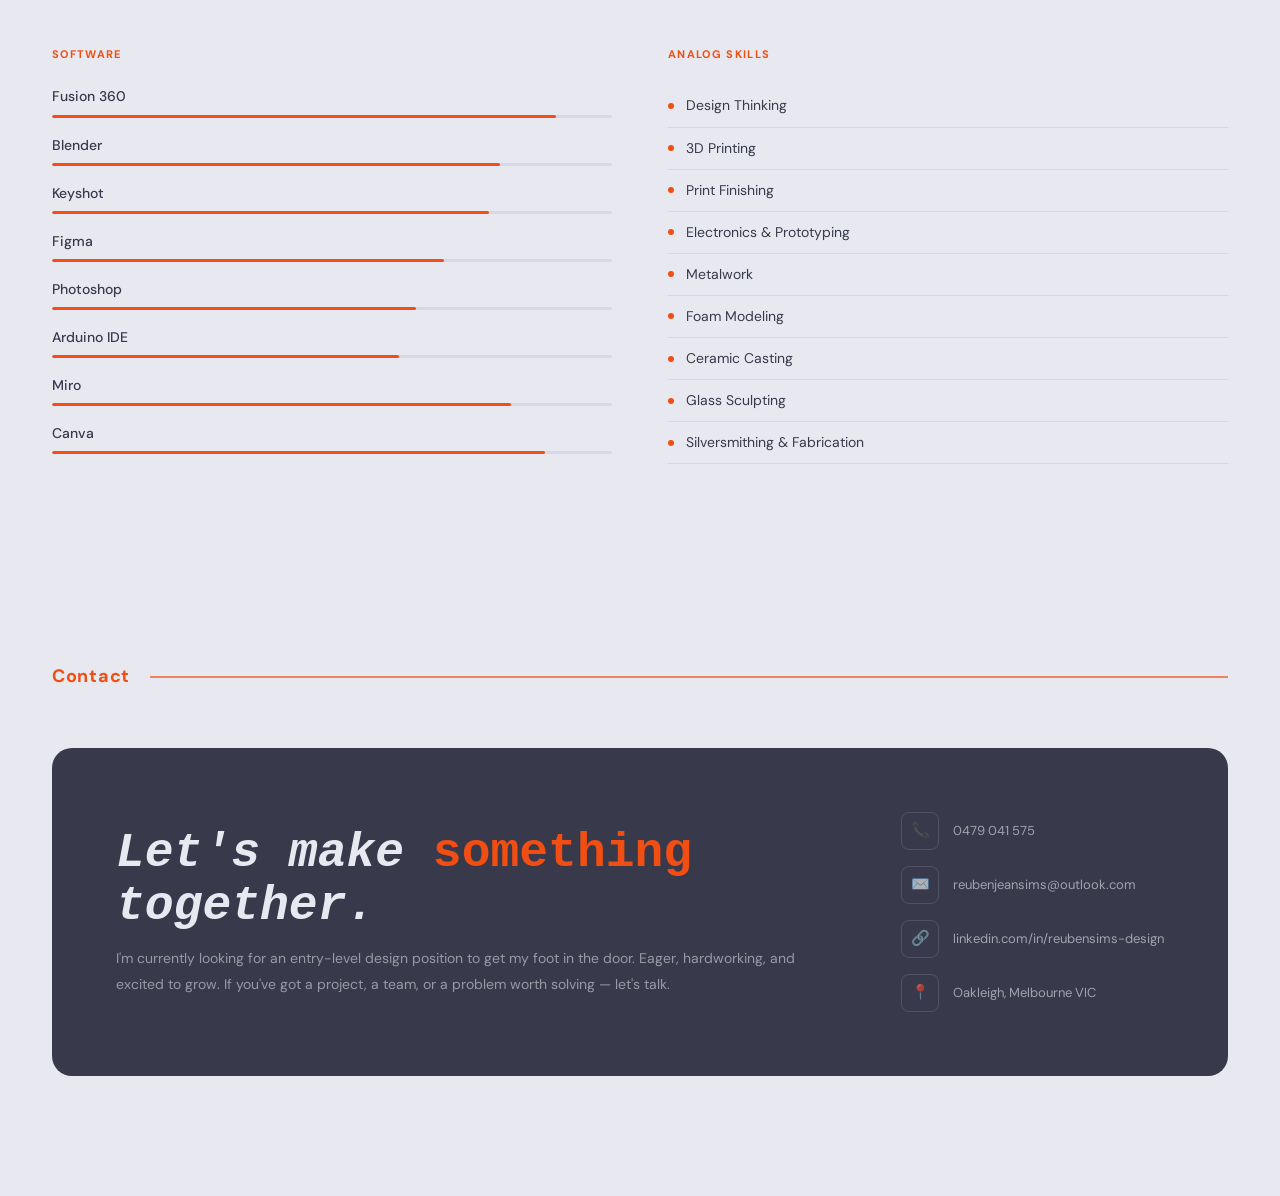
==== commit ef639fef: "Remove footer sections from CV Removed footer sections from various parts of the CV." ====
--- a/index.html
+++ b/index.html
@@ -222,11 +222,6 @@
       <p class="hero-p" style="margin-top:10px;">What I'm looking for is somewhere I can learn and grow. In return, I can offer 100% effort, a willingness to learn, a degree's worth of design thinking, CAD, awesome slide decks, and hey — I can make a barista-quality cup of coffee.</p>
     </div>
   </div>
-
-  <div class="sec-foot" style="max-width:1280px;margin:72px auto 0;">
-    <div class="sec-foot-bar"></div>
-    <span class="sec-foot-label">CV</span>
-    <span class="sec-foot-num">00</span>
   </div>
 </section>
 
@@ -265,11 +260,6 @@
       <p>I understand design as three main principles: <em>Form, Material,</em> and <em>Function,</em> working together within a system. I believe that responsible design includes planned product lifecycles and ethnographic research.</p>
     </div>
   </div>
-
-  <div class="sec-foot reveal">
-    <div class="sec-foot-bar"></div>
-    <span class="sec-foot-label">CV</span>
-    <span class="sec-foot-num">01</span>
   </div>
 </section>
 
@@ -350,11 +340,6 @@
       </div>
     </a>
   </div>
-
-  <div class="sec-foot reveal">
-    <div class="sec-foot-bar"></div>
-    <span class="sec-foot-label">Index</span>
-    <span class="sec-foot-num">02</span>
   </div>
 </section>
 
@@ -392,11 +377,6 @@
       </ul>
     </div>
   </div>
-
-  <div class="sec-foot reveal">
-    <div class="sec-foot-bar"></div>
-    <span class="sec-foot-label">Skills</span>
-    <span class="sec-foot-num">03</span>
   </div>
 </section>
 
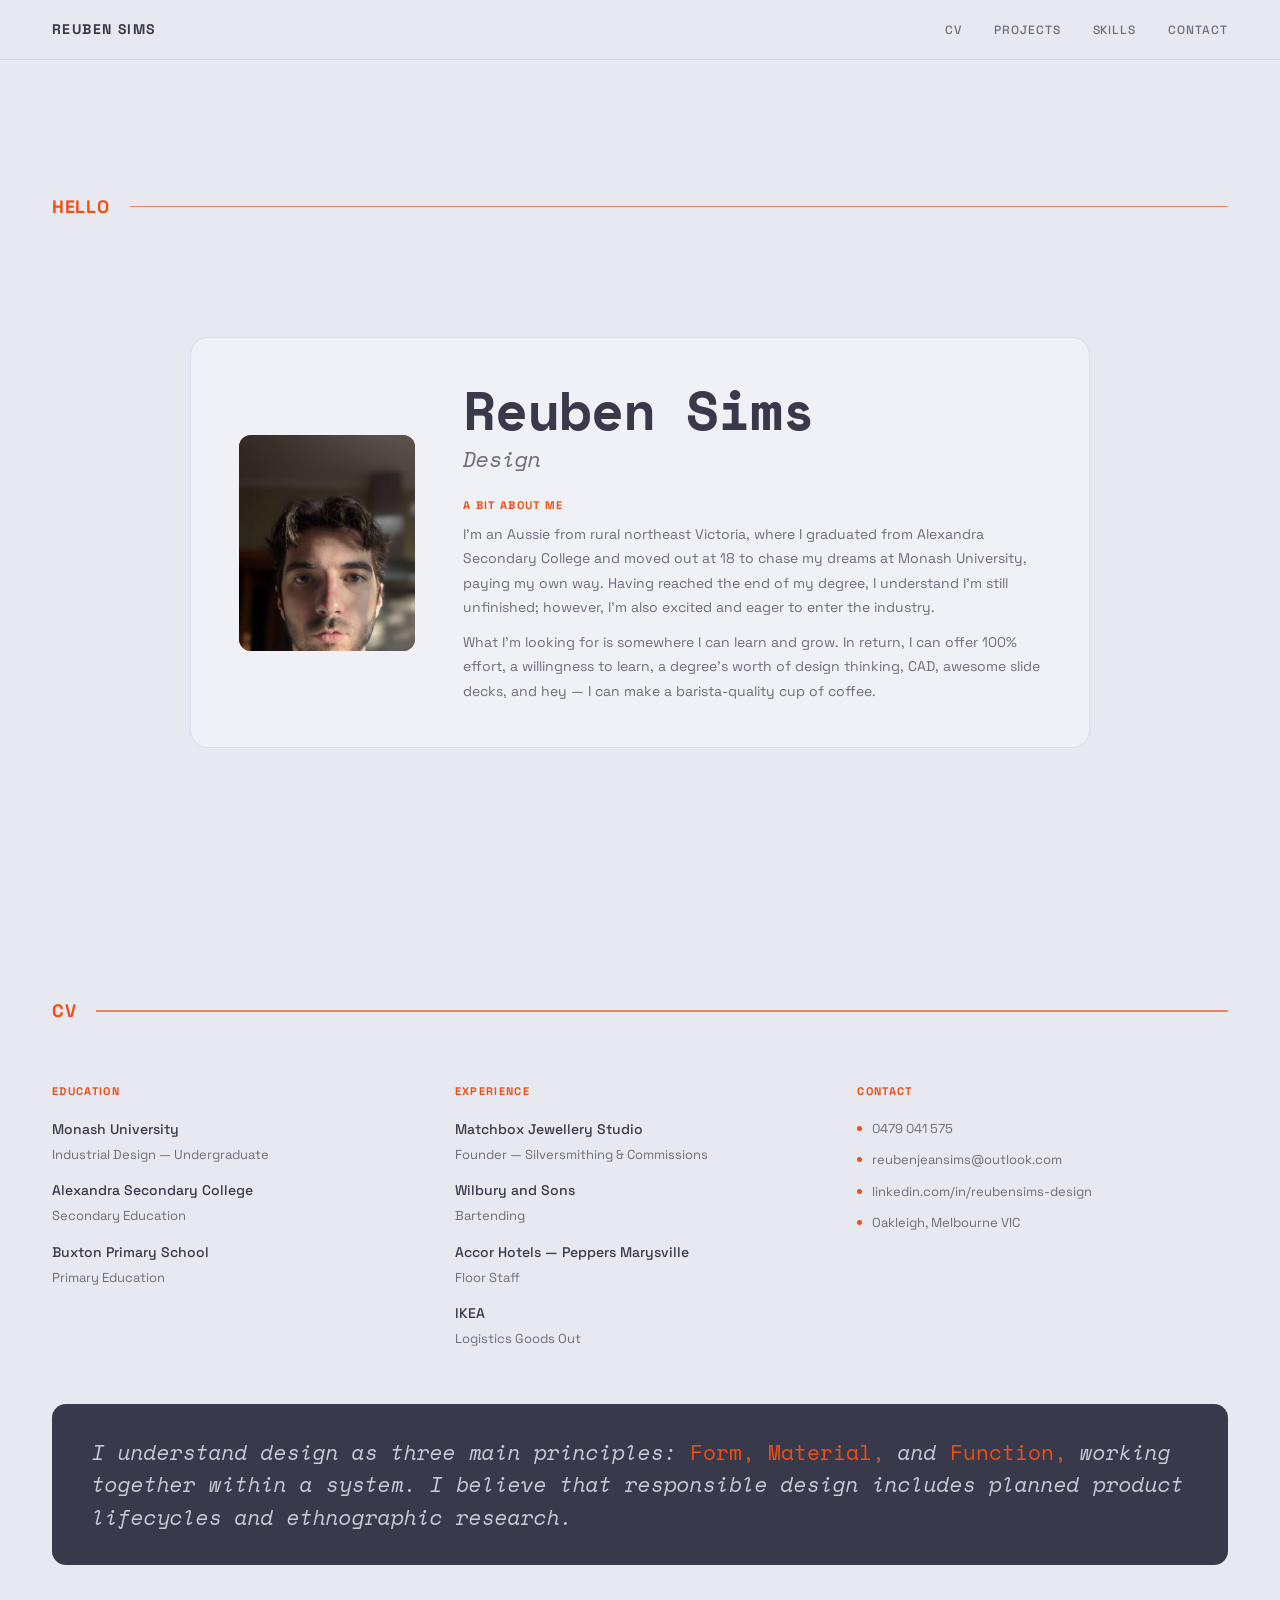
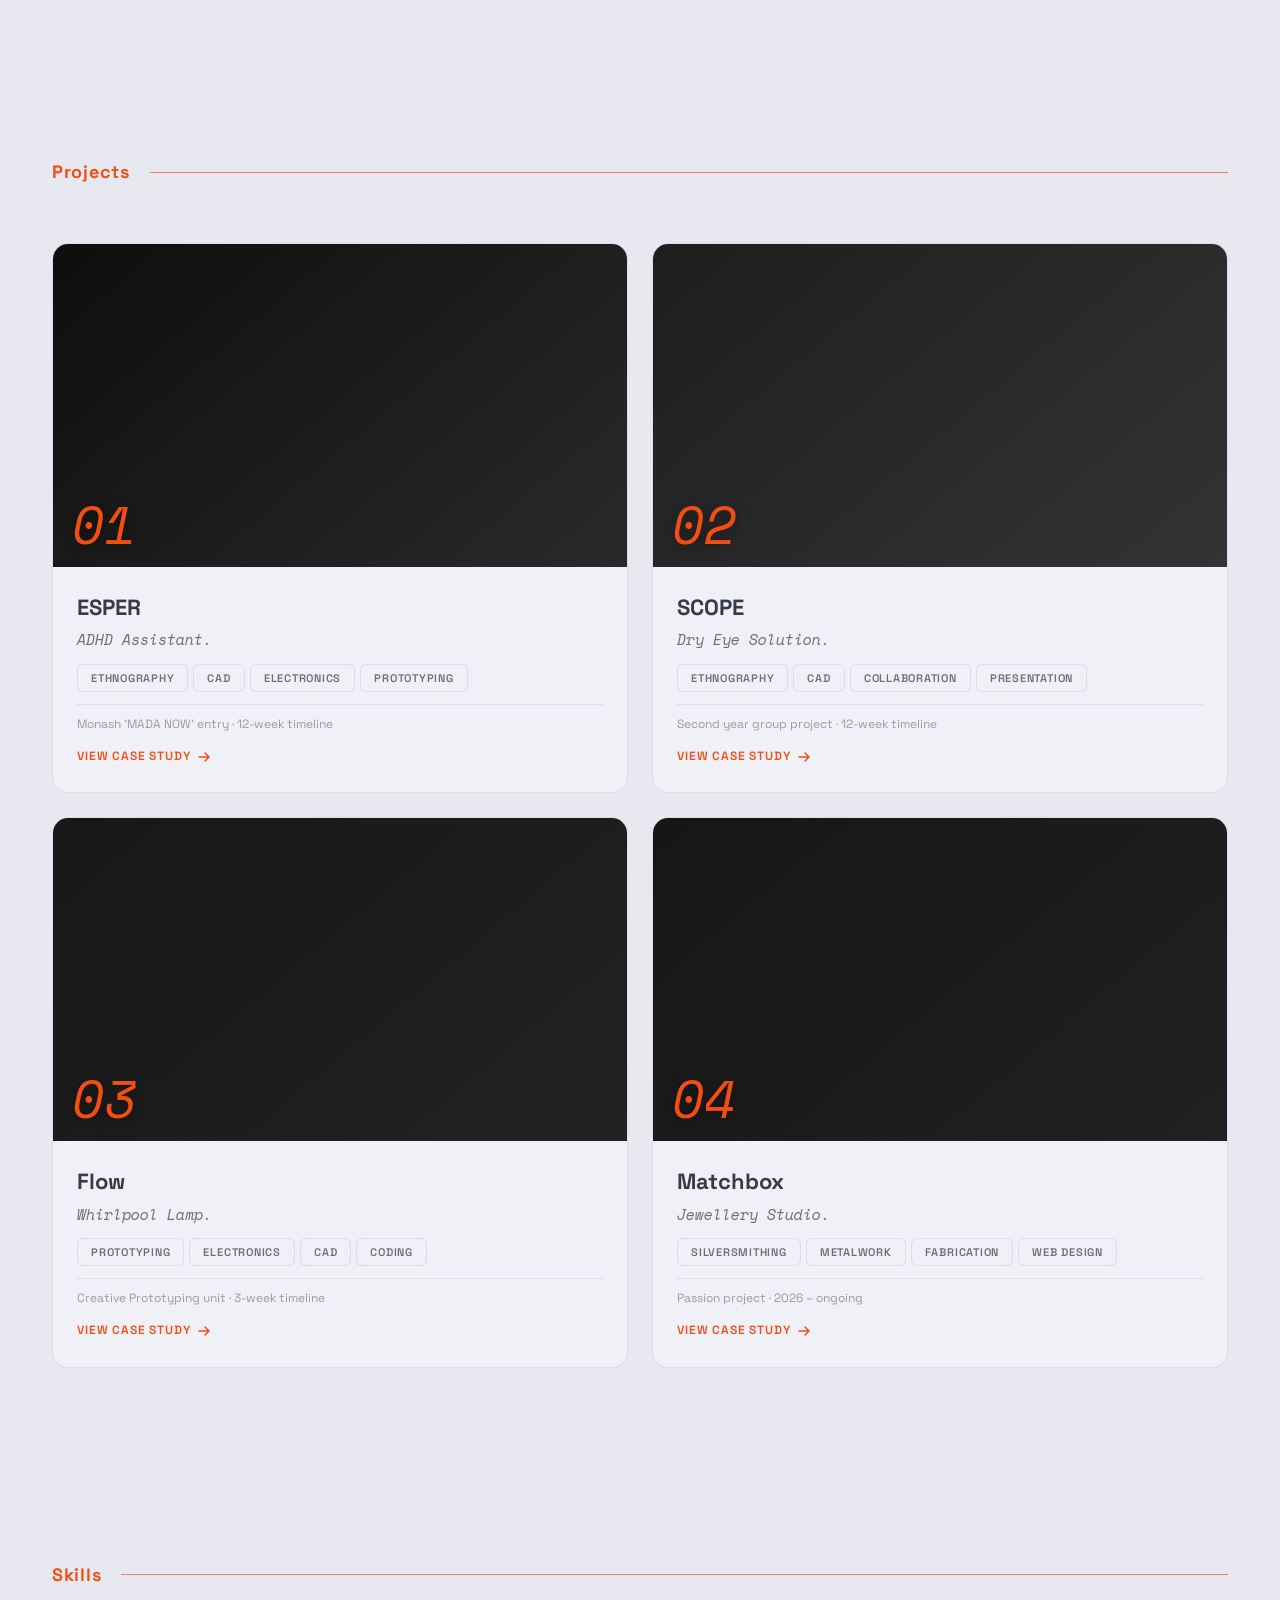
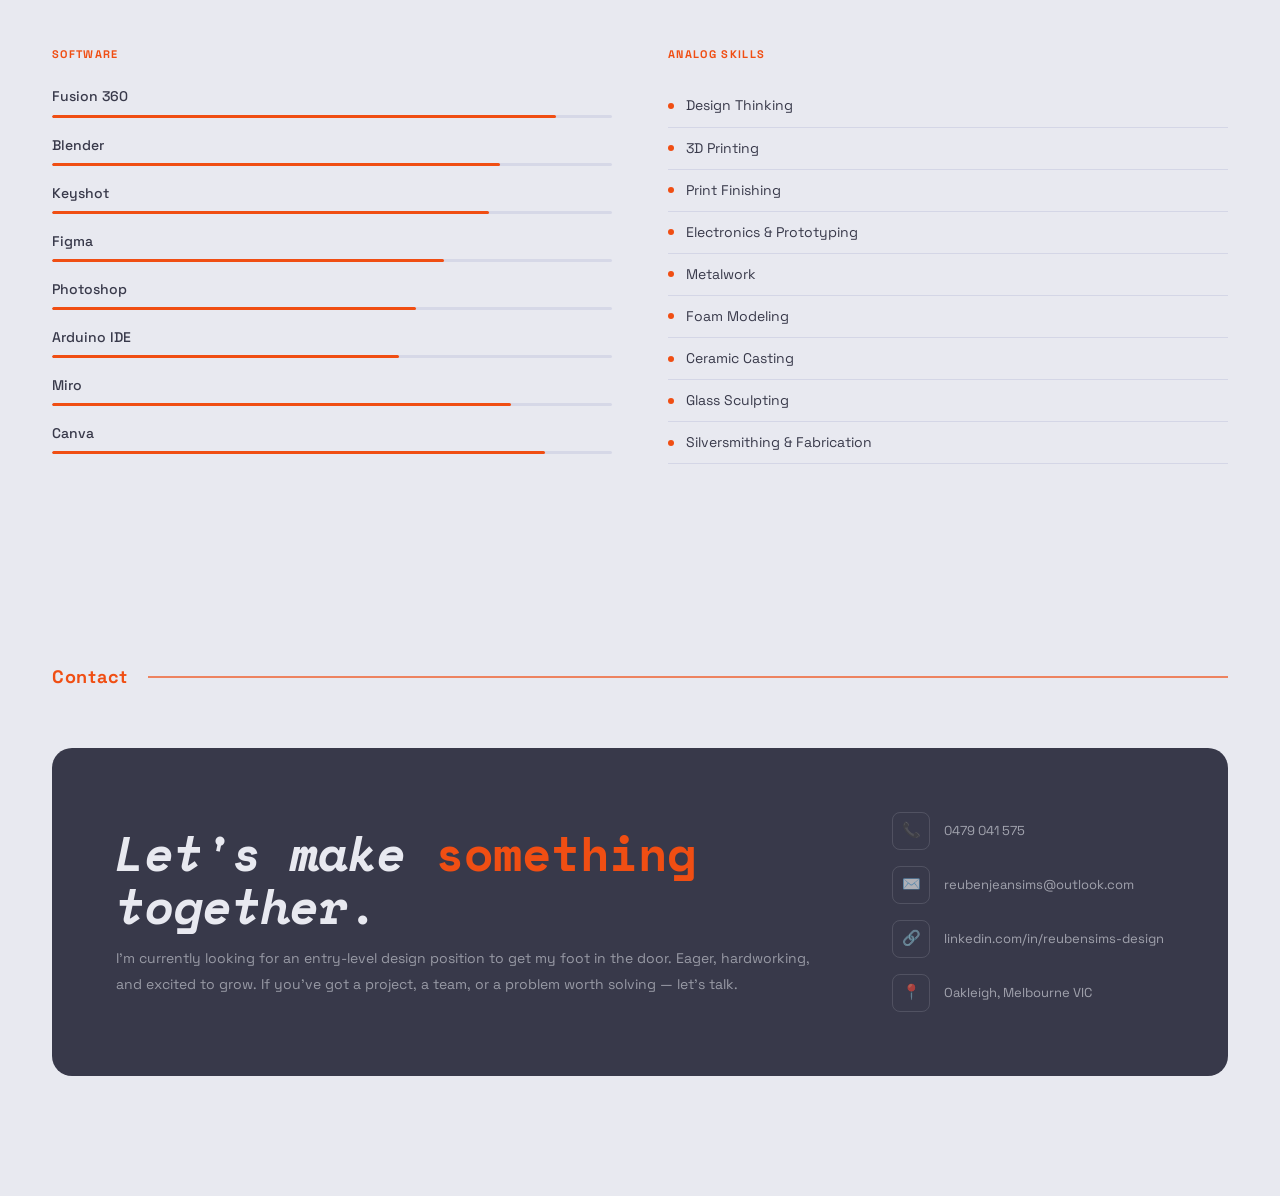
==== commit 5b28f07c: "Replace SVG placeholder with image for hero section" ====
--- a/index.html
+++ b/index.html
@@ -209,10 +209,7 @@
   <div class="hero-card">
     <!-- Replace the div below with <img src="your-photo.jpg"> when ready -->
     <div class="hero-photo-wrap">
-      <svg class="hero-photo-placeholder" viewBox="0 0 64 64" fill="none" xmlns="http://www.w3.org/2000/svg">
-        <circle cx="32" cy="22" r="13" fill="white"/>
-        <ellipse cx="32" cy="54" rx="22" ry="14" fill="white"/>
-      </svg>
+      <img src="reuben-hero.jpg" alt="Reuben Sims" style="width:100%;height:100%;object-fit:cover;object-position:center top;">
     </div>
     <div>
       <h1 class="hero-h1">Reuben Sims</h1>
--- a/style.css
+++ b/style.css
@@ -1,4 +1,5 @@
-@import url('https://fonts.googleapis.com/css2?family=DM+Serif+Display:ital@0;1&family=DM+Sans:ital,wght@0,300;0,400;0,500;0,700;1,300&display=swap');
+
+@import url('https://fonts.googleapis.com/css2?family=Space+Grotesk:wght@300;400;500;700&family=Space+Mono:ital,wght@0,400;0,700;1,400&display=swap');
 
 :root {
   --bg: #e8e9f0;
@@ -17,7 +18,7 @@
 body {
   background: var(--bg);
   color: var(--dark);
-  font-family: 'DM Sans', sans-serif;
+  font-family: 'Space Grotesk', sans-serif;
   font-size: 16px;
   line-height: 1.65;
   overflow-x: hidden;
@@ -54,7 +55,7 @@
 .sec-rule-label {
   font-weight: 700; font-size: 18px;
   letter-spacing: 0.04em; color: var(--orange);
-  white-space: nowrap; font-family: 'DM Sans', sans-serif;
+  white-space: nowrap; font-family: 'Space Grotesk', sans-serif;
 }
 .sec-rule-line { flex: 1; height: 1.5px; background: var(--orange); opacity: 0.65; }
 
@@ -101,7 +102,7 @@
 
 /* ── LARGE ITALIC DISPLAY ────────────────── */
 .display {
-  font-family: 'DM Serif Display', serif;
+  font-family: 'Space Mono', monospace;
   font-style: italic;
 }
 
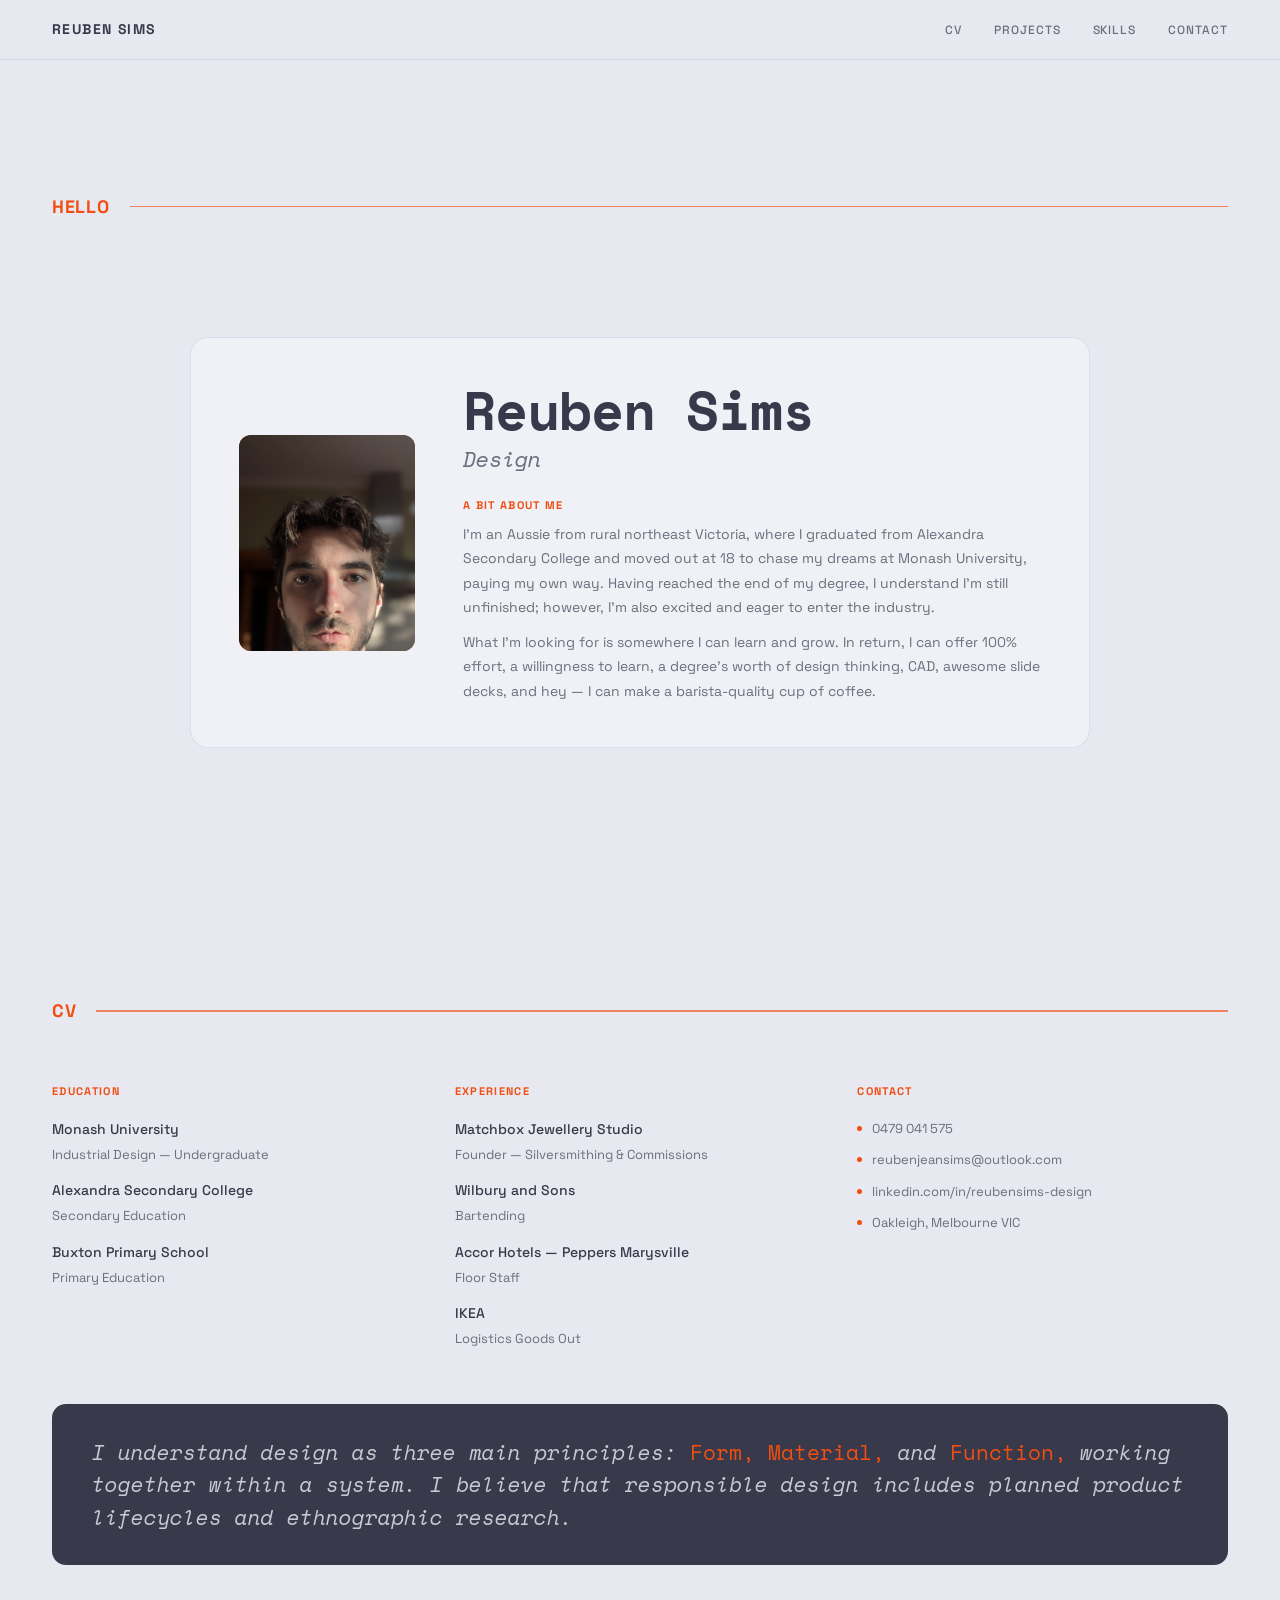
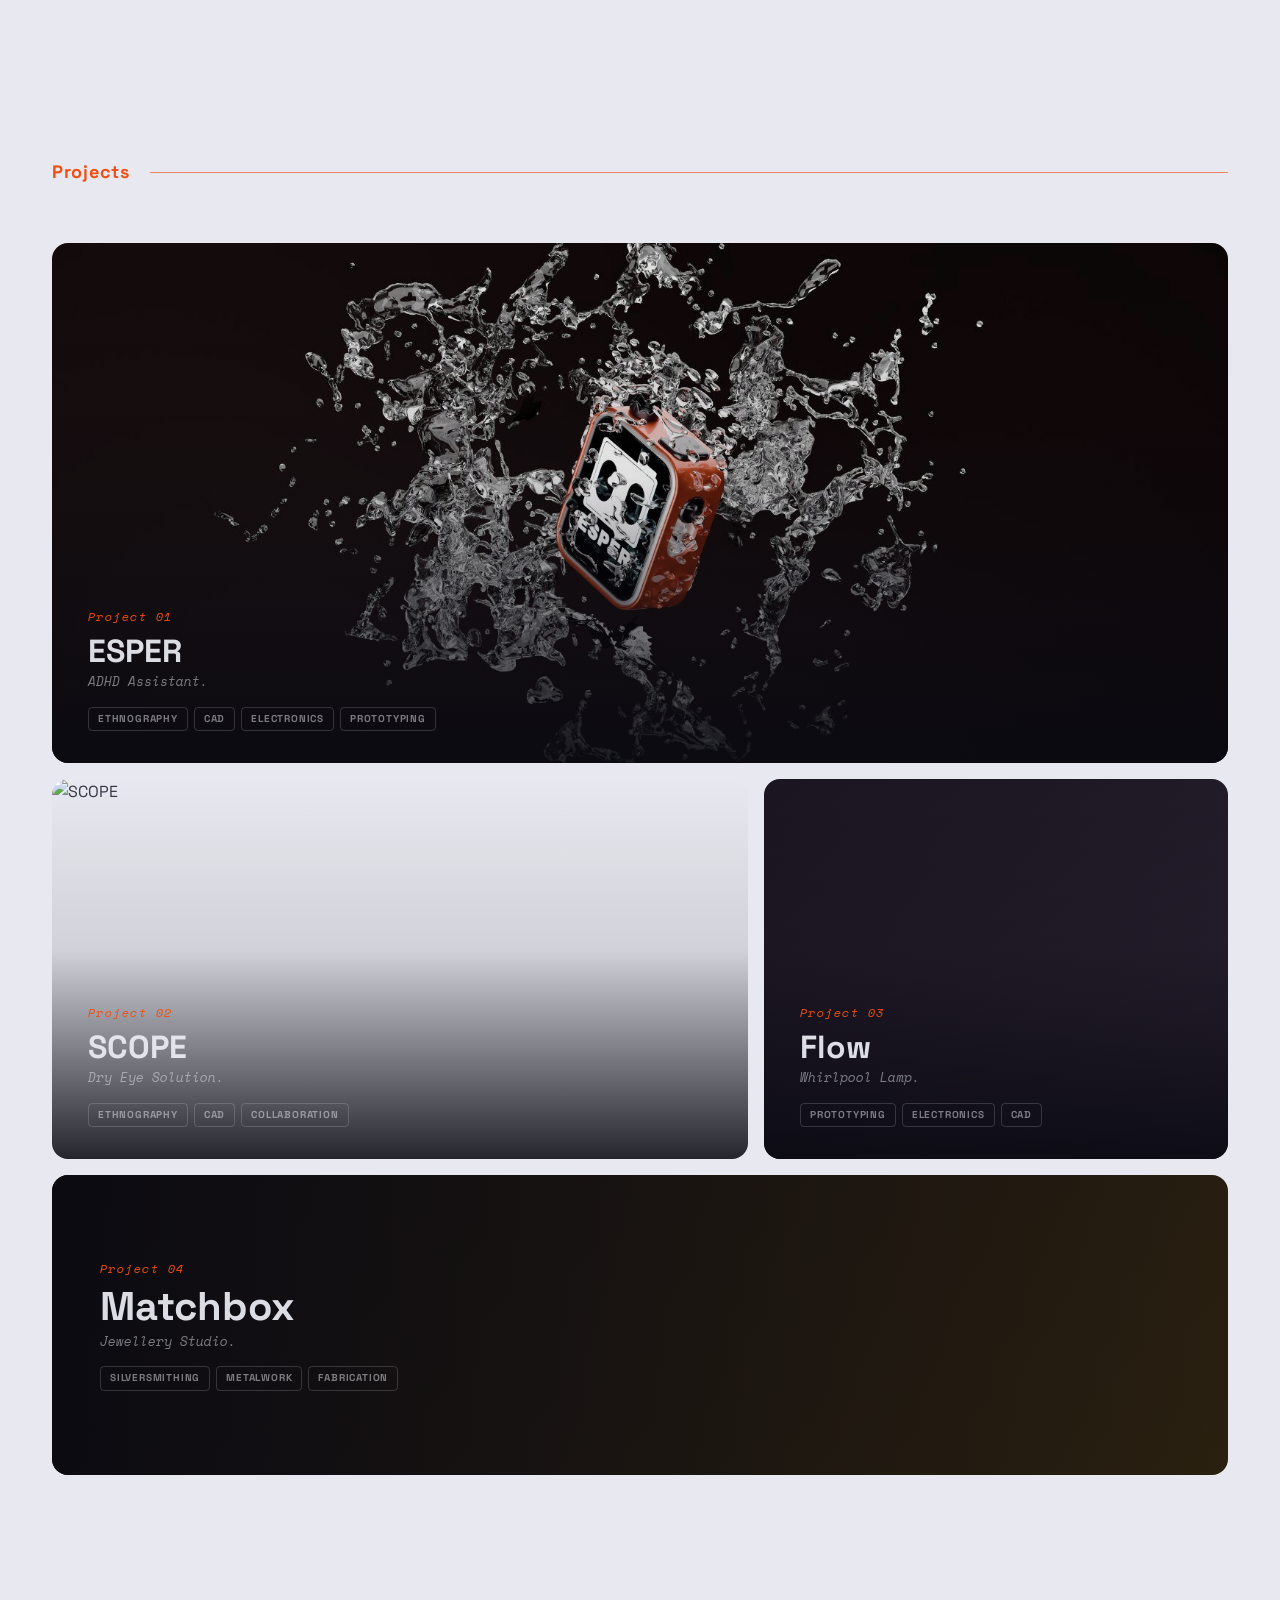
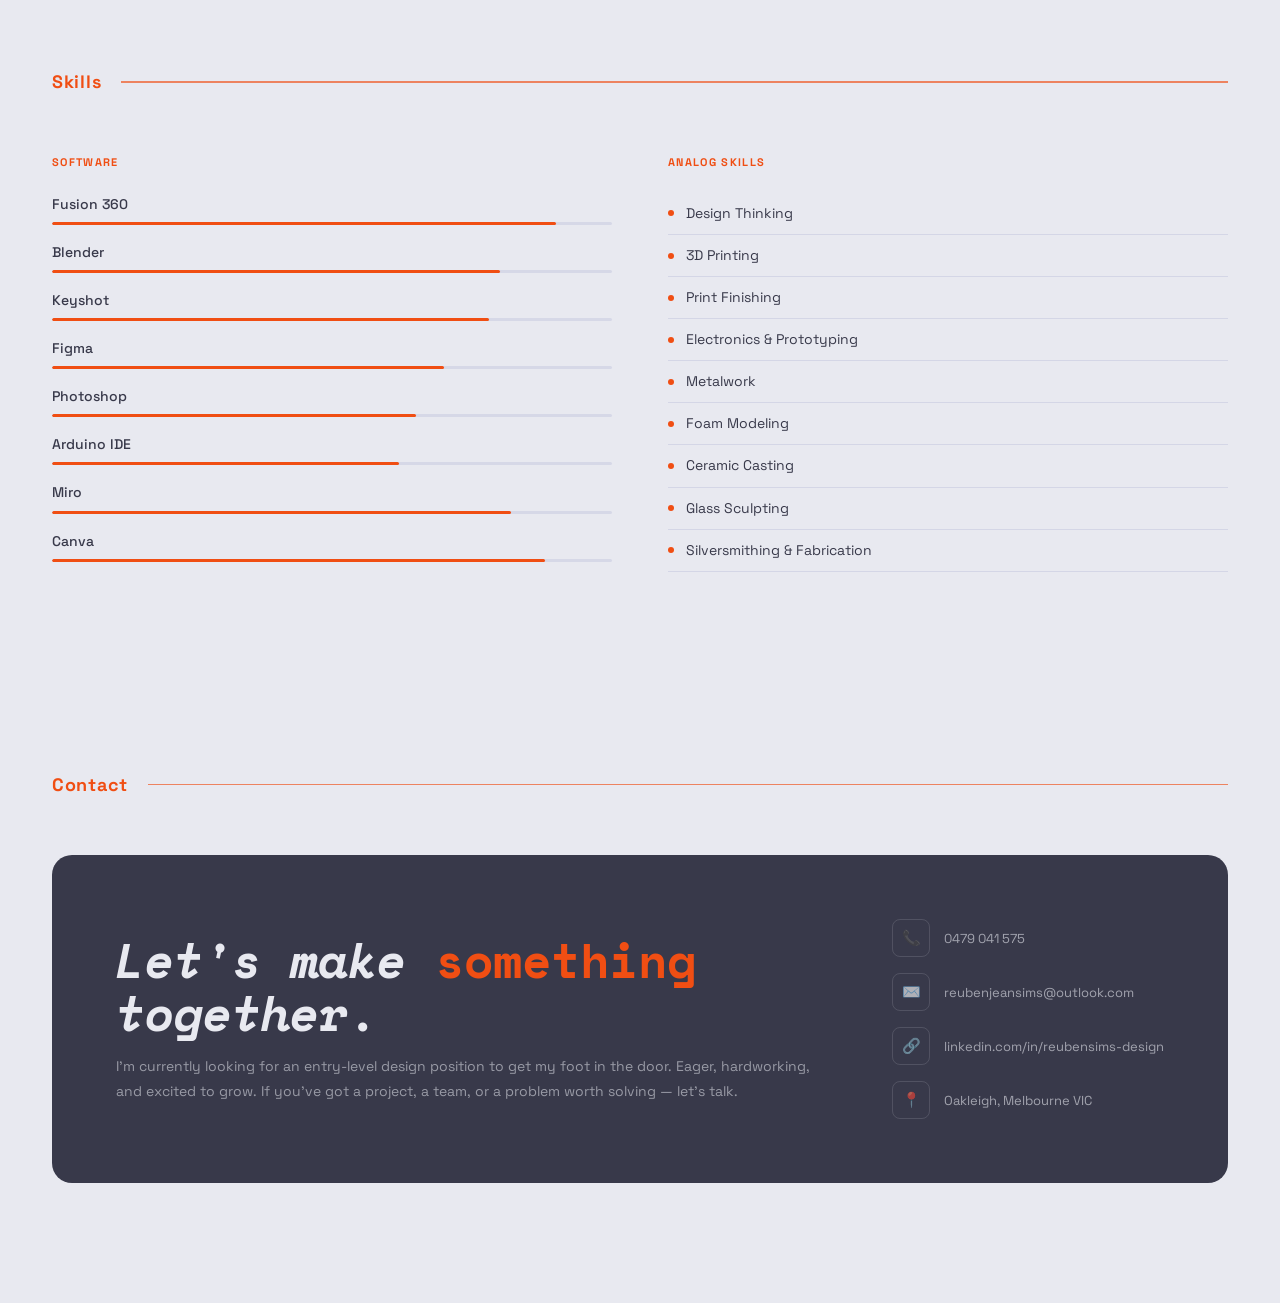
==== commit c236548e: "Update index.html" ====
--- a/index.html
+++ b/index.html
@@ -80,55 +80,65 @@
 }
 .cv-philosophy p em { color: var(--orange); font-style: normal; }
 
-/* PROJECTS INDEX GRID */
-.proj-grid {
-  display: grid; grid-template-columns: repeat(2, 1fr); gap: 24px;
-}
+/* PROJECTS — EDITORIAL LAYOUT */
+.proj-grid { display: flex; flex-direction: column; gap: 16px; }
 .proj-card {
-  background: var(--card); border: 1px solid var(--border);
-  border-radius: 16px; overflow: hidden;
   text-decoration: none; color: inherit;
-  display: block; transition: transform 0.28s ease, box-shadow 0.28s ease;
-}
-.proj-card:hover { transform: translateY(-6px); box-shadow: 0 18px 52px rgba(40,40,80,0.11); }
-.proj-card-thumb {
-  position: relative; width: 100%; aspect-ratio: 16/9;
-  overflow: hidden; display: flex; align-items: center; justify-content: center;
-}
-.proj-card-thumb-bg {
+  display: block; border-radius: 16px; overflow: hidden;
+  position: relative;
+  transition: transform 0.3s ease, box-shadow 0.3s ease;
+}
+.proj-card:hover { transform: translateY(-4px); box-shadow: 0 20px 56px rgba(20,20,40,0.18); }
+.proj-card-img {
+  width: 100%; height: 100%; object-fit: cover; display: block;
+  filter: grayscale(20%); transition: filter 0.5s ease, transform 0.5s ease;
+}
+.proj-card:hover .proj-card-img { filter: grayscale(0%); transform: scale(1.02); }
+.proj-card-overlay {
   position: absolute; inset: 0;
-  filter: grayscale(100%); transition: filter 0.4s ease;
-  background-size: cover; background-position: center;
-}
-.proj-card:hover .proj-card-thumb-bg { filter: grayscale(0%); }
-.thumb-esper   { background: linear-gradient(140deg,#0e0e0e,#2a2a2a); }
-.thumb-scope   { background: linear-gradient(140deg,#181f28,#2a3540); }
-.thumb-flow    { background: linear-gradient(140deg,#1a1520,#282030); }
-.thumb-matchbox{ background: linear-gradient(140deg,#1c1510,#2a2010); }
+  background: linear-gradient(to top, rgba(10,10,18,0.88) 0%, rgba(10,10,18,0.1) 55%, transparent 100%);
+  display: flex; flex-direction: column; justify-content: flex-end;
+  padding: 32px 36px;
+}
 .proj-num {
-  position: absolute; bottom: 16px; left: 20px;
-  font-family: 'Space Mono', monospace;
-  font-style: italic; font-size: 52px; color: var(--orange);
-  line-height: 1; text-shadow: 0 2px 12px rgba(0,0,0,0.4);
-  pointer-events: none;
-}
-.proj-card-body { padding: 22px 24px 24px; }
-.proj-card-name { font-size: 22px; font-weight: 700; color: var(--dark); }
+  font-family: 'Space Mono', monospace; font-style: italic;
+  font-size: 12px; color: var(--orange);
+  letter-spacing: 0.12em; margin-bottom: 8px; display: block;
+}
+.proj-card-name {
+  font-family: 'Space Grotesk', sans-serif;
+  font-size: 32px; font-weight: 700;
+  color: rgba(232,233,240,0.95); line-height: 1; margin-bottom: 4px;
+}
 .proj-card-tagline {
-  font-family: 'Space Mono', monospace;
-  font-style: italic; font-size: 15px; color: var(--mid);
-  margin: 2px 0 12px;
-}
-.proj-card-tags { display: flex; flex-wrap: wrap; gap: 5px; margin-bottom: 12px; }
-.proj-card-meta { font-size: 12px; color: var(--muted); padding-top: 10px; border-top: 1px solid var(--border); }
+  font-family: 'Space Mono', monospace; font-style: italic;
+  font-size: 13px; color: rgba(232,233,240,0.5); margin-bottom: 14px;
+}
+.proj-card-tags { display: flex; flex-wrap: wrap; gap: 6px; }
+.proj-card-tag {
+  font-size: 10px; font-weight: 700; letter-spacing: 0.08em;
+  text-transform: uppercase; color: rgba(232,233,240,0.5);
+  border: 1px solid rgba(232,233,240,0.18); border-radius: 4px; padding: 3px 9px;
+}
 .proj-arrow {
-  display: inline-flex; align-items: center; gap: 6px;
-  font-size: 12px; font-weight: 600; letter-spacing: 0.07em;
-  text-transform: uppercase; color: var(--orange);
-  margin-top: 12px;
-}
-.proj-arrow svg { transition: transform 0.2s; }
-.proj-card:hover .proj-arrow svg { transform: translateX(4px); }
+  position: absolute; top: 24px; right: 28px;
+  width: 40px; height: 40px; border-radius: 50%;
+  background: rgba(240,78,19,0.15); border: 1px solid rgba(240,78,19,0.4);
+  display: flex; align-items: center; justify-content: center; color: var(--orange);
+  opacity: 0; transition: opacity 0.25s, transform 0.25s; transform: translateY(6px);
+}
+.proj-card:hover .proj-arrow { opacity: 1; transform: translateY(0); }
+.proj-card-hero { height: 520px; }
+.proj-row-mid { display: grid; grid-template-columns: 3fr 2fr; gap: 16px; }
+.proj-card-mid { height: 380px; }
+.proj-card-wide { height: 300px; }
+.proj-card-wide .proj-card-overlay {
+  background: linear-gradient(to right, rgba(10,10,18,0.9) 0%, rgba(10,10,18,0.3) 60%, transparent 100%);
+  justify-content: center; padding: 40px 48px;
+}
+.proj-card-wide .proj-card-name { font-size: 40px; }
+.thumb-flow    { background: linear-gradient(140deg,#1a1520,#282030); width:100%; height:100%; display:block; }
+.thumb-matchbox{ background: linear-gradient(140deg,#1c1510,#2a2010); width:100%; height:100%; display:block; }
 
 /* SKILLS */
 .skills-wrap { display: grid; grid-template-columns: 1fr 1fr; gap: 56px; }
@@ -181,7 +191,12 @@
   #hero { padding: 90px 24px 60px; }
   .hero-card { flex-direction: column; padding: 32px 28px; }
   .cv-grid { grid-template-columns: 1fr; }
-  .proj-grid { grid-template-columns: 1fr; }
+  .proj-card-hero { height: 340px; }
+  .proj-row-mid { grid-template-columns: 1fr; }
+  .proj-card-mid { height: 300px; }
+  .proj-card-wide { height: 260px; }
+  .proj-card-wide .proj-card-overlay { background: linear-gradient(to top, rgba(10,10,18,0.88) 0%, rgba(10,10,18,0.1) 55%, transparent 100%); justify-content: flex-end; padding: 28px; }
+  .proj-card-wide .proj-card-name { font-size: 28px; }
   .skills-wrap { grid-template-columns: 1fr; gap: 40px; }
   .contact-card { flex-direction: column; padding: 40px 32px; gap: 36px; }
 }
@@ -268,74 +283,72 @@
   </div>
 
   <div class="proj-grid">
-    <a class="proj-card reveal reveal-d1" href="esper.html">
-      <div class="proj-card-thumb">
-        <div class="proj-card-thumb-bg thumb-esper"></div>
-        <!-- Replace with: <img src="images/esper-thumb.jpg" style="..."> -->
-        <div class="proj-num">01</div>
-      </div>
-      <div class="proj-card-body">
+
+    <!-- ESPER — hero full width -->
+    <a class="proj-card proj-card-hero reveal" href="esper.html">
+      <img class="proj-card-img" src="images/esper-hero.jpg" alt="ESPER">
+      <div class="proj-card-overlay">
+        <span class="proj-num">Project 01</span>
         <div class="proj-card-name">ESPER</div>
         <div class="proj-card-tagline">ADHD Assistant.</div>
         <div class="proj-card-tags">
-          <span class="tag">Ethnography</span><span class="tag">CAD</span>
-          <span class="tag">Electronics</span><span class="tag">Prototyping</span>
+          <span class="proj-card-tag">Ethnography</span>
+          <span class="proj-card-tag">CAD</span>
+          <span class="proj-card-tag">Electronics</span>
+          <span class="proj-card-tag">Prototyping</span>
         </div>
-        <div class="proj-card-meta">Monash 'MADA NOW' entry · 12-week timeline</div>
-        <div class="proj-arrow">View case study <svg width="14" height="14" viewBox="0 0 14 14" fill="none"><path d="M2 7h10M8 3l4 4-4 4" stroke="currentColor" stroke-width="1.5" stroke-linecap="round" stroke-linejoin="round"/></svg></div>
       </div>
+      <div class="proj-arrow"><svg width="16" height="16" viewBox="0 0 16 16" fill="none"><path d="M3 8h10M9 4l4 4-4 4" stroke="currentColor" stroke-width="1.5" stroke-linecap="round" stroke-linejoin="round"/></svg></div>
     </a>
 
-    <a class="proj-card reveal reveal-d2" href="scope.html">
-      <div class="proj-card-thumb">
-        <div class="proj-card-thumb-bg thumb-scope"></div>
-        <div class="proj-num">02</div>
-      </div>
-      <div class="proj-card-body">
-        <div class="proj-card-name">SCOPE</div>
-        <div class="proj-card-tagline">Dry Eye Solution.</div>
-        <div class="proj-card-tags">
-          <span class="tag">Ethnography</span><span class="tag">CAD</span>
-          <span class="tag">Collaboration</span><span class="tag">Presentation</span>
+    <!-- SCOPE + FLOW — side by side -->
+    <div class="proj-row-mid reveal">
+      <a class="proj-card proj-card-mid" href="scope.html">
+        <img class="proj-card-img" src="images/scope-hero.jpg" alt="SCOPE">
+        <div class="proj-card-overlay">
+          <span class="proj-num">Project 02</span>
+          <div class="proj-card-name">SCOPE</div>
+          <div class="proj-card-tagline">Dry Eye Solution.</div>
+          <div class="proj-card-tags">
+            <span class="proj-card-tag">Ethnography</span>
+            <span class="proj-card-tag">CAD</span>
+            <span class="proj-card-tag">Collaboration</span>
+          </div>
         </div>
-        <div class="proj-card-meta">Second year group project · 12-week timeline</div>
-        <div class="proj-arrow">View case study <svg width="14" height="14" viewBox="0 0 14 14" fill="none"><path d="M2 7h10M8 3l4 4-4 4" stroke="currentColor" stroke-width="1.5" stroke-linecap="round" stroke-linejoin="round"/></svg></div>
-      </div>
-    </a>
-
-    <a class="proj-card reveal reveal-d3" href="flow.html">
-      <div class="proj-card-thumb">
-        <div class="proj-card-thumb-bg thumb-flow"></div>
-        <div class="proj-num">03</div>
-      </div>
-      <div class="proj-card-body">
-        <div class="proj-card-name">Flow</div>
-        <div class="proj-card-tagline">Whirlpool Lamp.</div>
-        <div class="proj-card-tags">
-          <span class="tag">Prototyping</span><span class="tag">Electronics</span>
-          <span class="tag">CAD</span><span class="tag">Coding</span>
+        <div class="proj-arrow"><svg width="16" height="16" viewBox="0 0 16 16" fill="none"><path d="M3 8h10M9 4l4 4-4 4" stroke="currentColor" stroke-width="1.5" stroke-linecap="round" stroke-linejoin="round"/></svg></div>
+      </a>
+      <a class="proj-card proj-card-mid" href="flow.html">
+        <div class="thumb-flow"></div>
+        <div class="proj-card-overlay">
+          <span class="proj-num">Project 03</span>
+          <div class="proj-card-name">Flow</div>
+          <div class="proj-card-tagline">Whirlpool Lamp.</div>
+          <div class="proj-card-tags">
+            <span class="proj-card-tag">Prototyping</span>
+            <span class="proj-card-tag">Electronics</span>
+            <span class="proj-card-tag">CAD</span>
+          </div>
         </div>
-        <div class="proj-card-meta">Creative Prototyping unit · 3-week timeline</div>
-        <div class="proj-arrow">View case study <svg width="14" height="14" viewBox="0 0 14 14" fill="none"><path d="M2 7h10M8 3l4 4-4 4" stroke="currentColor" stroke-width="1.5" stroke-linecap="round" stroke-linejoin="round"/></svg></div>
-      </div>
-    </a>
-
-    <a class="proj-card reveal reveal-d4" href="matchbox.html">
-      <div class="proj-card-thumb">
-        <div class="proj-card-thumb-bg thumb-matchbox"></div>
-        <div class="proj-num">04</div>
-      </div>
-      <div class="proj-card-body">
+        <div class="proj-arrow"><svg width="16" height="16" viewBox="0 0 16 16" fill="none"><path d="M3 8h10M9 4l4 4-4 4" stroke="currentColor" stroke-width="1.5" stroke-linecap="round" stroke-linejoin="round"/></svg></div>
+      </a>
+    </div>
+
+    <!-- MATCHBOX — wide cinematic -->
+    <a class="proj-card proj-card-wide reveal" href="matchbox.html">
+      <div class="thumb-matchbox"></div>
+      <div class="proj-card-overlay">
+        <span class="proj-num">Project 04</span>
         <div class="proj-card-name">Matchbox</div>
         <div class="proj-card-tagline">Jewellery Studio.</div>
         <div class="proj-card-tags">
-          <span class="tag">Silversmithing</span><span class="tag">Metalwork</span>
-          <span class="tag">Fabrication</span><span class="tag">Web Design</span>
+          <span class="proj-card-tag">Silversmithing</span>
+          <span class="proj-card-tag">Metalwork</span>
+          <span class="proj-card-tag">Fabrication</span>
         </div>
-        <div class="proj-card-meta">Passion project · 2026 – ongoing</div>
-        <div class="proj-arrow">View case study <svg width="14" height="14" viewBox="0 0 14 14" fill="none"><path d="M2 7h10M8 3l4 4-4 4" stroke="currentColor" stroke-width="1.5" stroke-linecap="round" stroke-linejoin="round"/></svg></div>
       </div>
+      <div class="proj-arrow"><svg width="16" height="16" viewBox="0 0 16 16" fill="none"><path d="M3 8h10M9 4l4 4-4 4" stroke="currentColor" stroke-width="1.5" stroke-linecap="round" stroke-linejoin="round"/></svg></div>
     </a>
+
   </div>
   </div>
 </section>
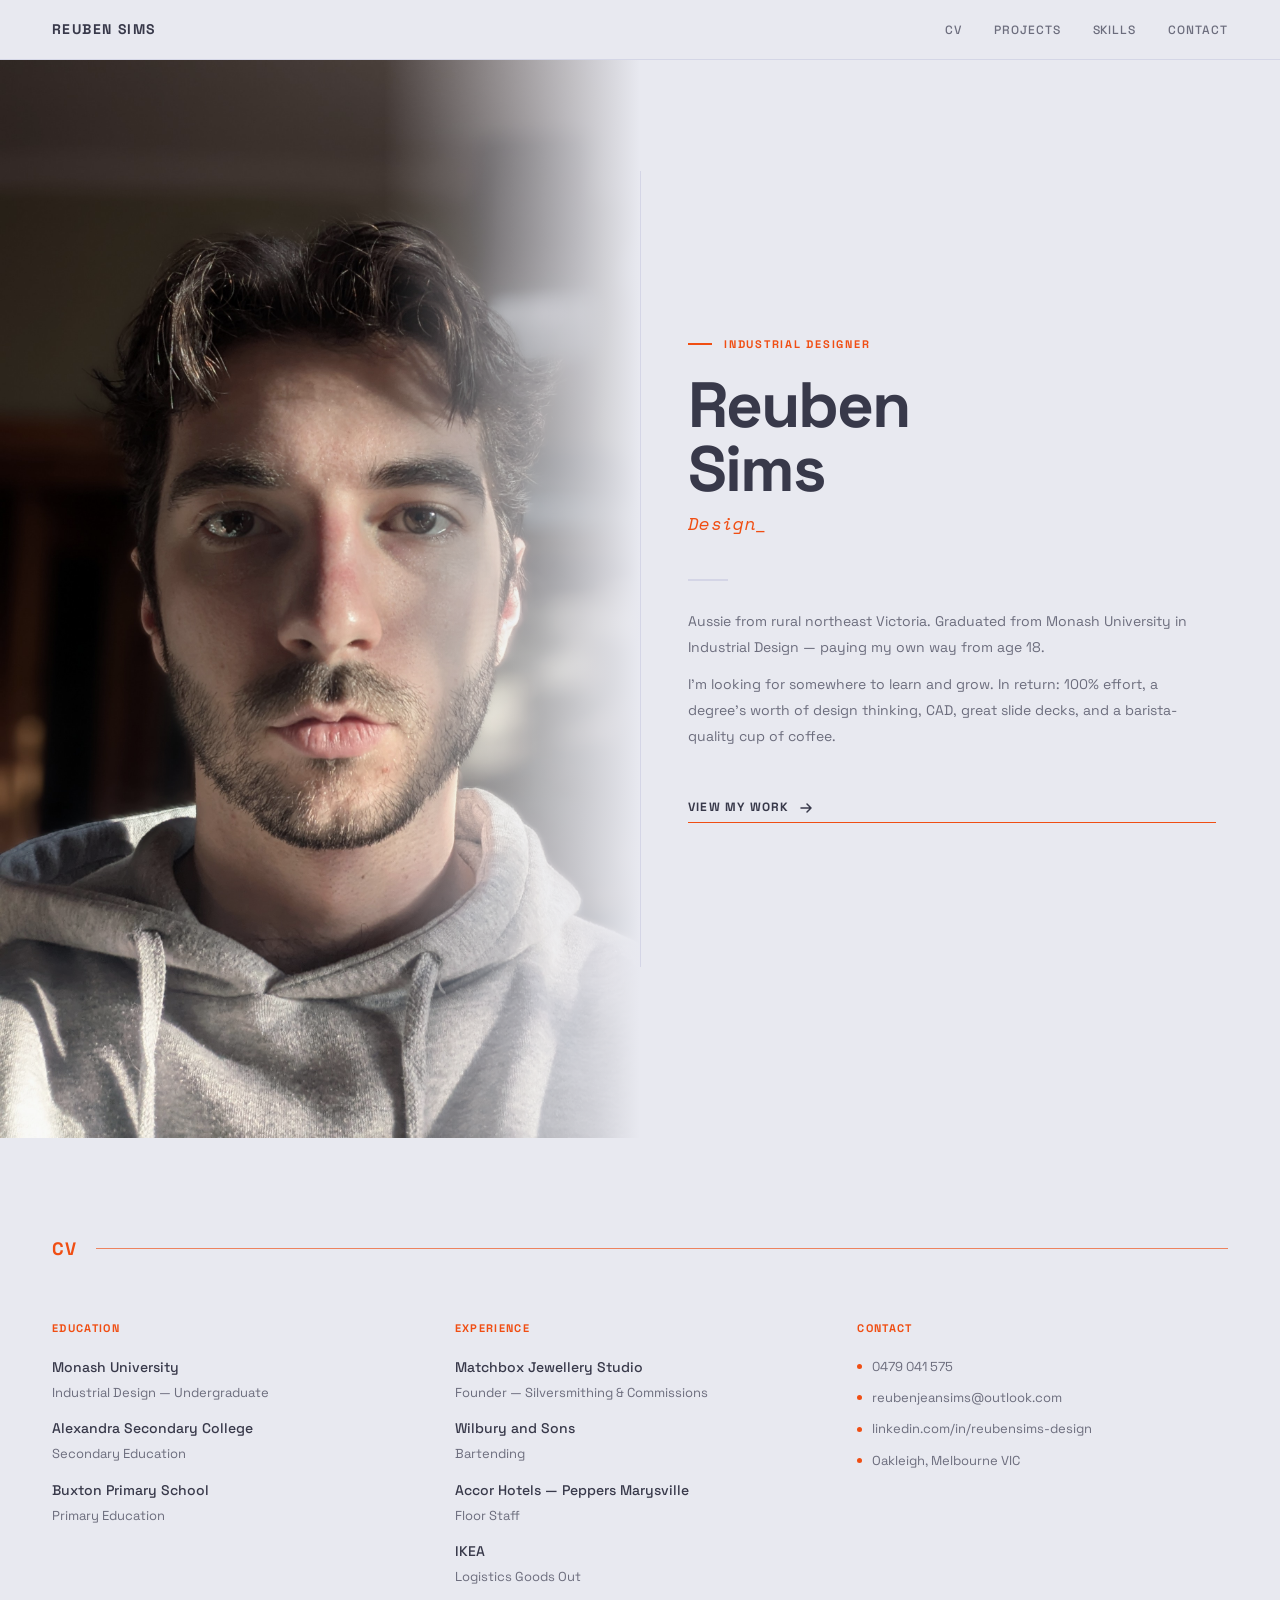
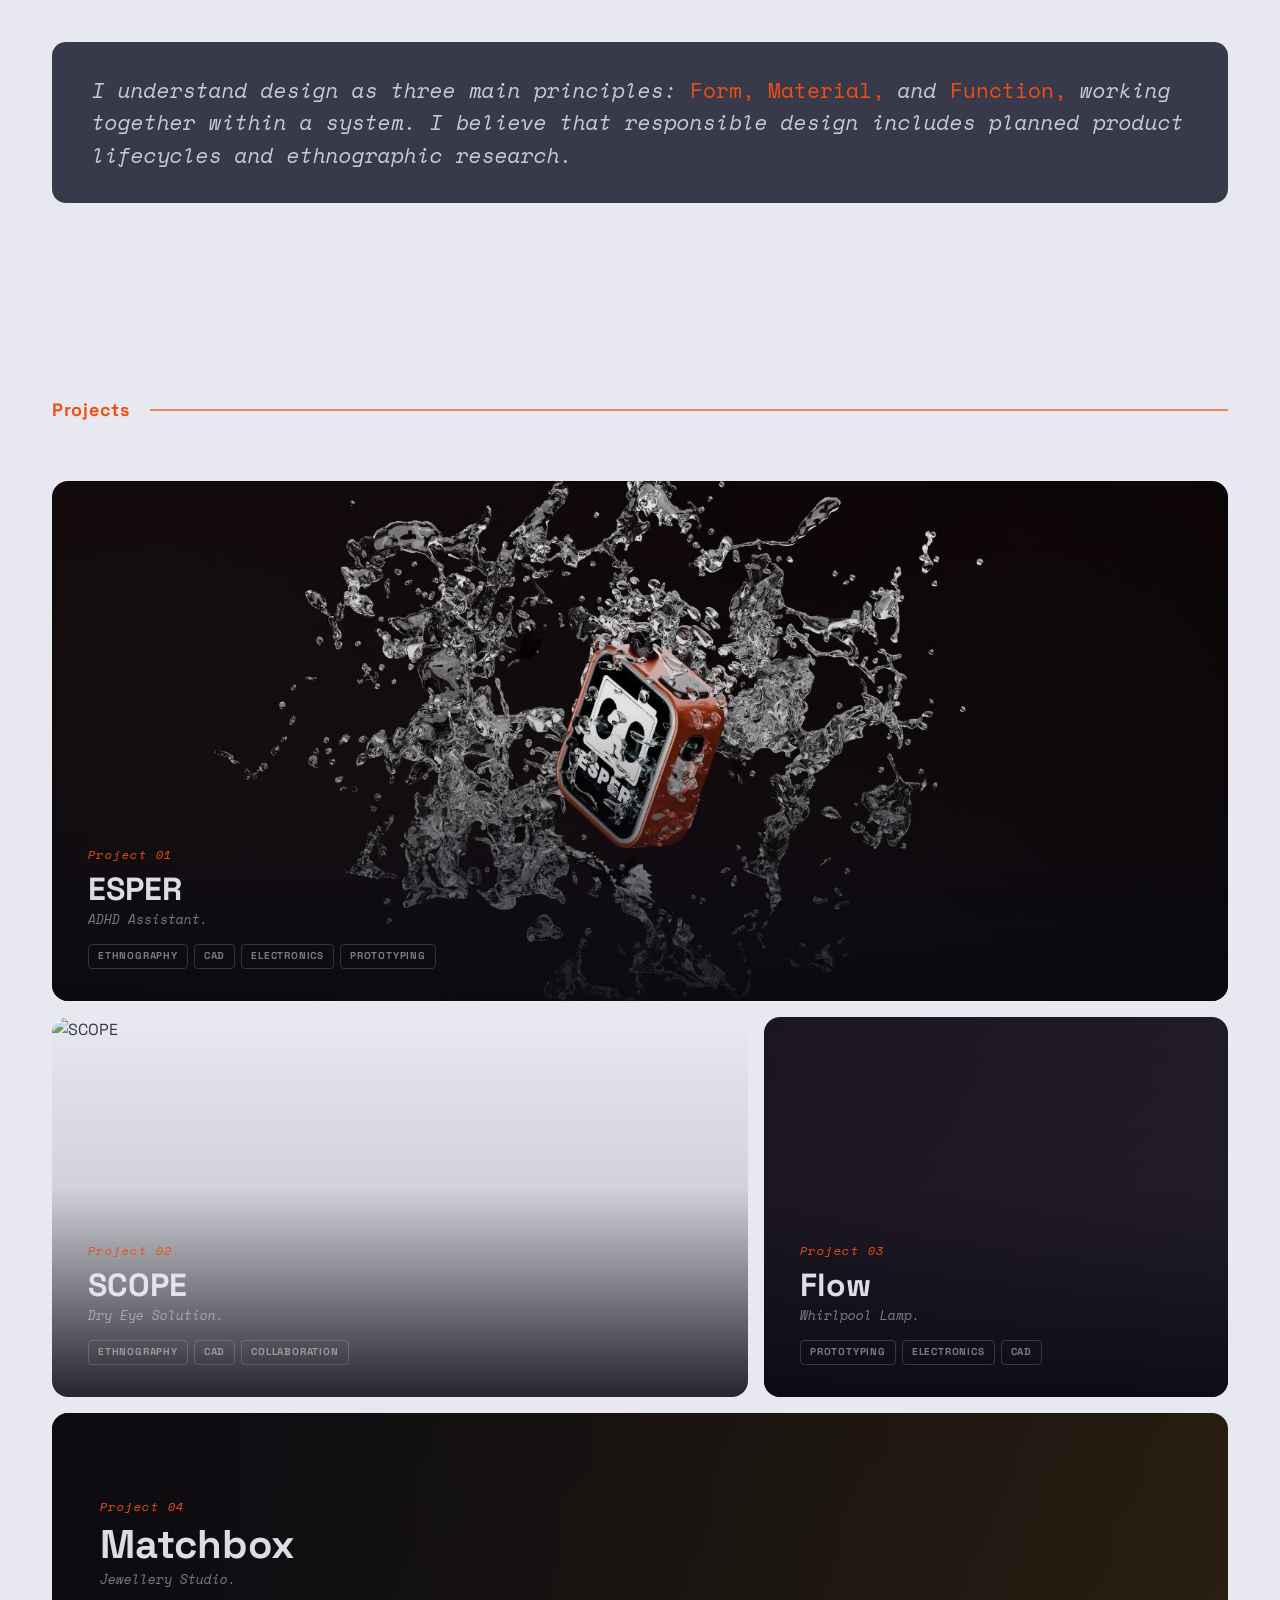
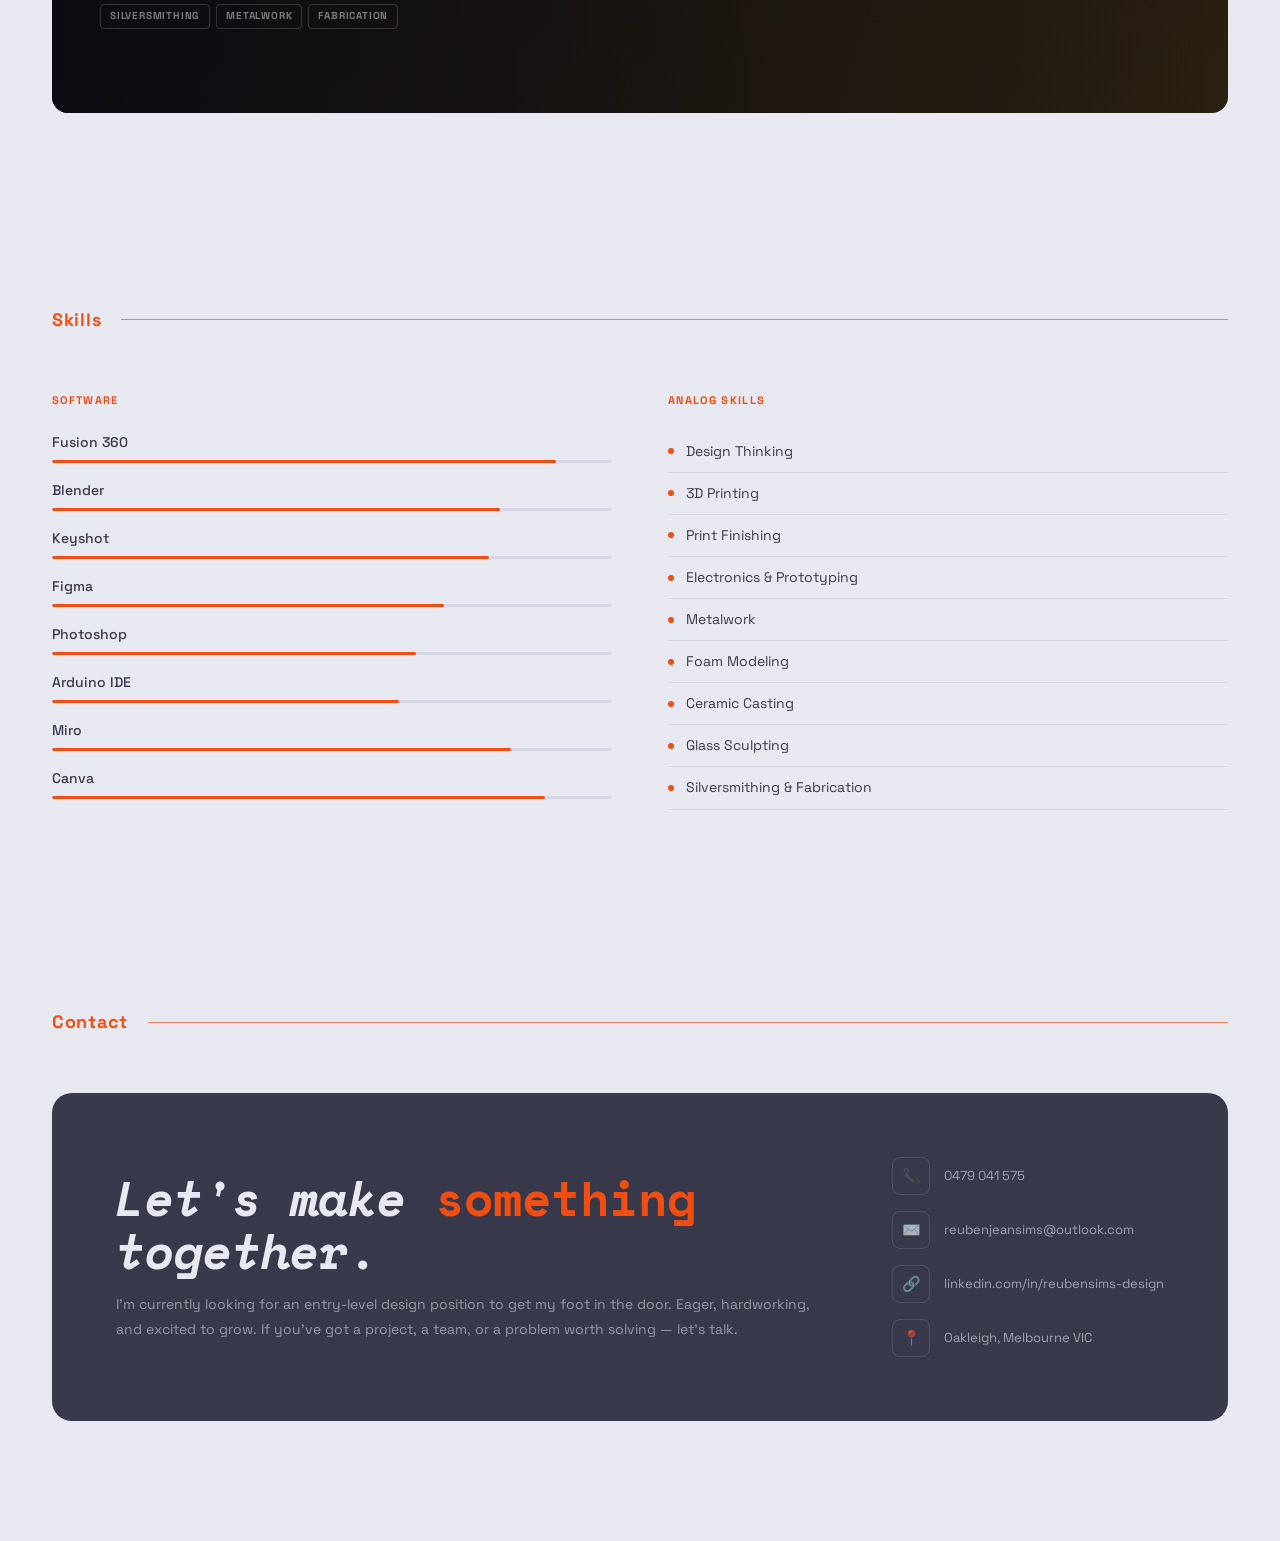
==== commit 416cd9ca: "Update hero section layout and styles Refactor hero section layout and styles for responsiveness." ====
--- a/index.html
+++ b/index.html
@@ -12,42 +12,74 @@
 /* HERO */
 #hero {
   min-height: 100vh;
+  display: grid;
+  grid-template-columns: 1fr 1fr;
+  max-width: none; margin: 0;
+  padding: 0;
+  overflow: hidden;
+}
+/* LEFT — photo panel */
+.hero-photo-wrap {
+  position: relative;
+  overflow: hidden;
+  background: #0e0e12;
+  min-height: 100vh;
+}
+.hero-photo-wrap img {
+  width: 100%; height: 100%;
+  object-fit: cover; object-position: center top;
+  display: block;
+  filter: grayscale(15%);
+}
+.hero-photo-overlay {
+  position: absolute; inset: 0;
+  background: linear-gradient(to right, transparent 60%, var(--bg) 100%);
+}
+/* RIGHT — content panel */
+.hero-card {
   display: flex; flex-direction: column; justify-content: center;
-  padding-top: 100px; padding-bottom: 60px;
-  max-width: none; margin: 0;
-  padding-left: 52px; padding-right: 52px;
-}
-.hero-card {
-  display: flex; align-items: center; gap: 48px;
-  background: var(--card); border: 1px solid var(--border);
-  border-radius: 18px; padding: 44px 48px;
-  max-width: 900px; margin: 60px auto 0;
-  animation: fadeUp 0.8s ease 0.25s both;
-}
-.hero-photo-wrap {
-  width: 176px; height: 216px; flex-shrink: 0;
-  border-radius: 12px; overflow: hidden;
-  background: linear-gradient(145deg, var(--orange) 0%, #b83800 100%);
-  display: flex; align-items: center; justify-content: center;
-}
-.hero-photo-wrap img { width: 100%; height: 100%; object-fit: cover; }
-.hero-photo-placeholder {
-  width: 64px; height: 64px; opacity: 0.25;
-}
+  padding: 100px 64px 80px 48px;
+  animation: fadeUp 0.7s ease 0.2s both;
+  position: relative;
+}
+.hero-card::before {
+  content: '';
+  position: absolute; left: 0; top: 15%; bottom: 15%;
+  width: 1px; background: var(--border);
+}
+.hero-overline {
+  font-size: 11px; font-weight: 700; letter-spacing: 0.16em;
+  text-transform: uppercase; color: var(--orange);
+  margin-bottom: 20px;
+  display: flex; align-items: center; gap: 12px;
+}
+.hero-overline::before { content: ''; width: 24px; height: 1.5px; background: var(--orange); }
 .hero-h1 {
-  font-family: 'Space Mono', monospace;
-  font-size: 54px; line-height: 1.02; color: var(--dark); letter-spacing: -0.02em;
+  font-family: 'Space Grotesk', sans-serif;
+  font-size: clamp(48px, 5vw, 72px);
+  line-height: 1; color: var(--dark);
+  letter-spacing: -0.03em; margin-bottom: 8px;
 }
 .hero-sub {
   font-family: 'Space Mono', monospace;
-  font-style: italic; font-size: 22px; color: var(--mid);
-  margin: 4px 0 18px;
-}
-.hero-label {
-  font-size: 11px; font-weight: 700; letter-spacing: 0.12em;
-  text-transform: uppercase; color: var(--orange); margin-bottom: 8px;
-}
-.hero-p { font-size: 14px; color: var(--mid); line-height: 1.75; }
+  font-style: italic; font-size: 18px; color: var(--orange);
+  margin-bottom: 40px; letter-spacing: 0.02em;
+}
+.hero-divider {
+  width: 40px; height: 2px; background: var(--border);
+  margin-bottom: 28px;
+}
+.hero-p { font-size: 14px; color: var(--mid); line-height: 1.85; margin-bottom: 12px; }
+.hero-cta {
+  display: inline-flex; align-items: center; gap: 10px;
+  margin-top: 36px;
+  font-size: 12px; font-weight: 700; letter-spacing: 0.1em;
+  text-transform: uppercase; color: var(--dark);
+  text-decoration: none;
+  border-bottom: 1.5px solid var(--orange); padding-bottom: 4px;
+  transition: color 0.2s;
+}
+.hero-cta:hover { color: var(--orange); }
 
 /* CV */
 .cv-grid {
@@ -188,8 +220,11 @@
 
 @media (max-width: 900px) {
   section { padding: 72px 24px; }
-  #hero { padding: 90px 24px 60px; }
-  .hero-card { flex-direction: column; padding: 32px 28px; }
+  #hero { grid-template-columns: 1fr; }
+  .hero-photo-wrap { min-height: 50vh; }
+  .hero-card { padding: 48px 28px 60px; }
+  .hero-card::before { display: none; }
+  .hero-h1 { font-size: 44px; }
   .cv-grid { grid-template-columns: 1fr; }
   .proj-card-hero { height: 340px; }
   .proj-row-mid { grid-template-columns: 1fr; }
@@ -216,23 +251,24 @@
 
 <!-- ── HERO ─────────────────────────────── -->
 <section id="hero">
-  <div class="sec-rule">
-    <span class="sec-rule-label">HELLO</span>
-    <div class="sec-rule-line"></div>
-  </div>
-
+  <!-- LEFT: photo -->
+  <div class="hero-photo-wrap">
+    <img src="reuben-hero.jpg" alt="Reuben Sims">
+    <div class="hero-photo-overlay"></div>
+  </div>
+
+  <!-- RIGHT: content -->
   <div class="hero-card">
-    <!-- Replace the div below with <img src="your-photo.jpg"> when ready -->
-    <div class="hero-photo-wrap">
-      <img src="reuben-hero.jpg" alt="Reuben Sims" style="width:100%;height:100%;object-fit:cover;object-position:center top;">
-    </div>
-    <div>
-      <h1 class="hero-h1">Reuben Sims</h1>
-      <p class="hero-sub">Design</p>
-      <p class="hero-label">A bit about me</p>
-      <p class="hero-p">I'm an Aussie from rural northeast Victoria, where I graduated from Alexandra Secondary College and moved out at 18 to chase my dreams at Monash University, paying my own way. Having reached the end of my degree, I understand I'm still unfinished; however, I'm also excited and eager to enter the industry.</p>
-      <p class="hero-p" style="margin-top:10px;">What I'm looking for is somewhere I can learn and grow. In return, I can offer 100% effort, a willingness to learn, a degree's worth of design thinking, CAD, awesome slide decks, and hey — I can make a barista-quality cup of coffee.</p>
-    </div>
+    <div class="hero-overline">Industrial Designer</div>
+    <h1 class="hero-h1">Reuben<br>Sims</h1>
+    <p class="hero-sub">Design_</p>
+    <div class="hero-divider"></div>
+    <p class="hero-p">Aussie from rural northeast Victoria. Graduated from Monash University in Industrial Design — paying my own way from age 18.</p>
+    <p class="hero-p">I'm looking for somewhere to learn and grow. In return: 100% effort, a degree's worth of design thinking, CAD, great slide decks, and a barista-quality cup of coffee.</p>
+    <a class="hero-cta" href="#projects">
+      View my work
+      <svg width="14" height="14" viewBox="0 0 14 14" fill="none"><path d="M2 7h10M8 3l4 4-4 4" stroke="currentColor" stroke-width="1.5" stroke-linecap="round" stroke-linejoin="round"/></svg>
+    </a>
   </div>
   </div>
 </section>
